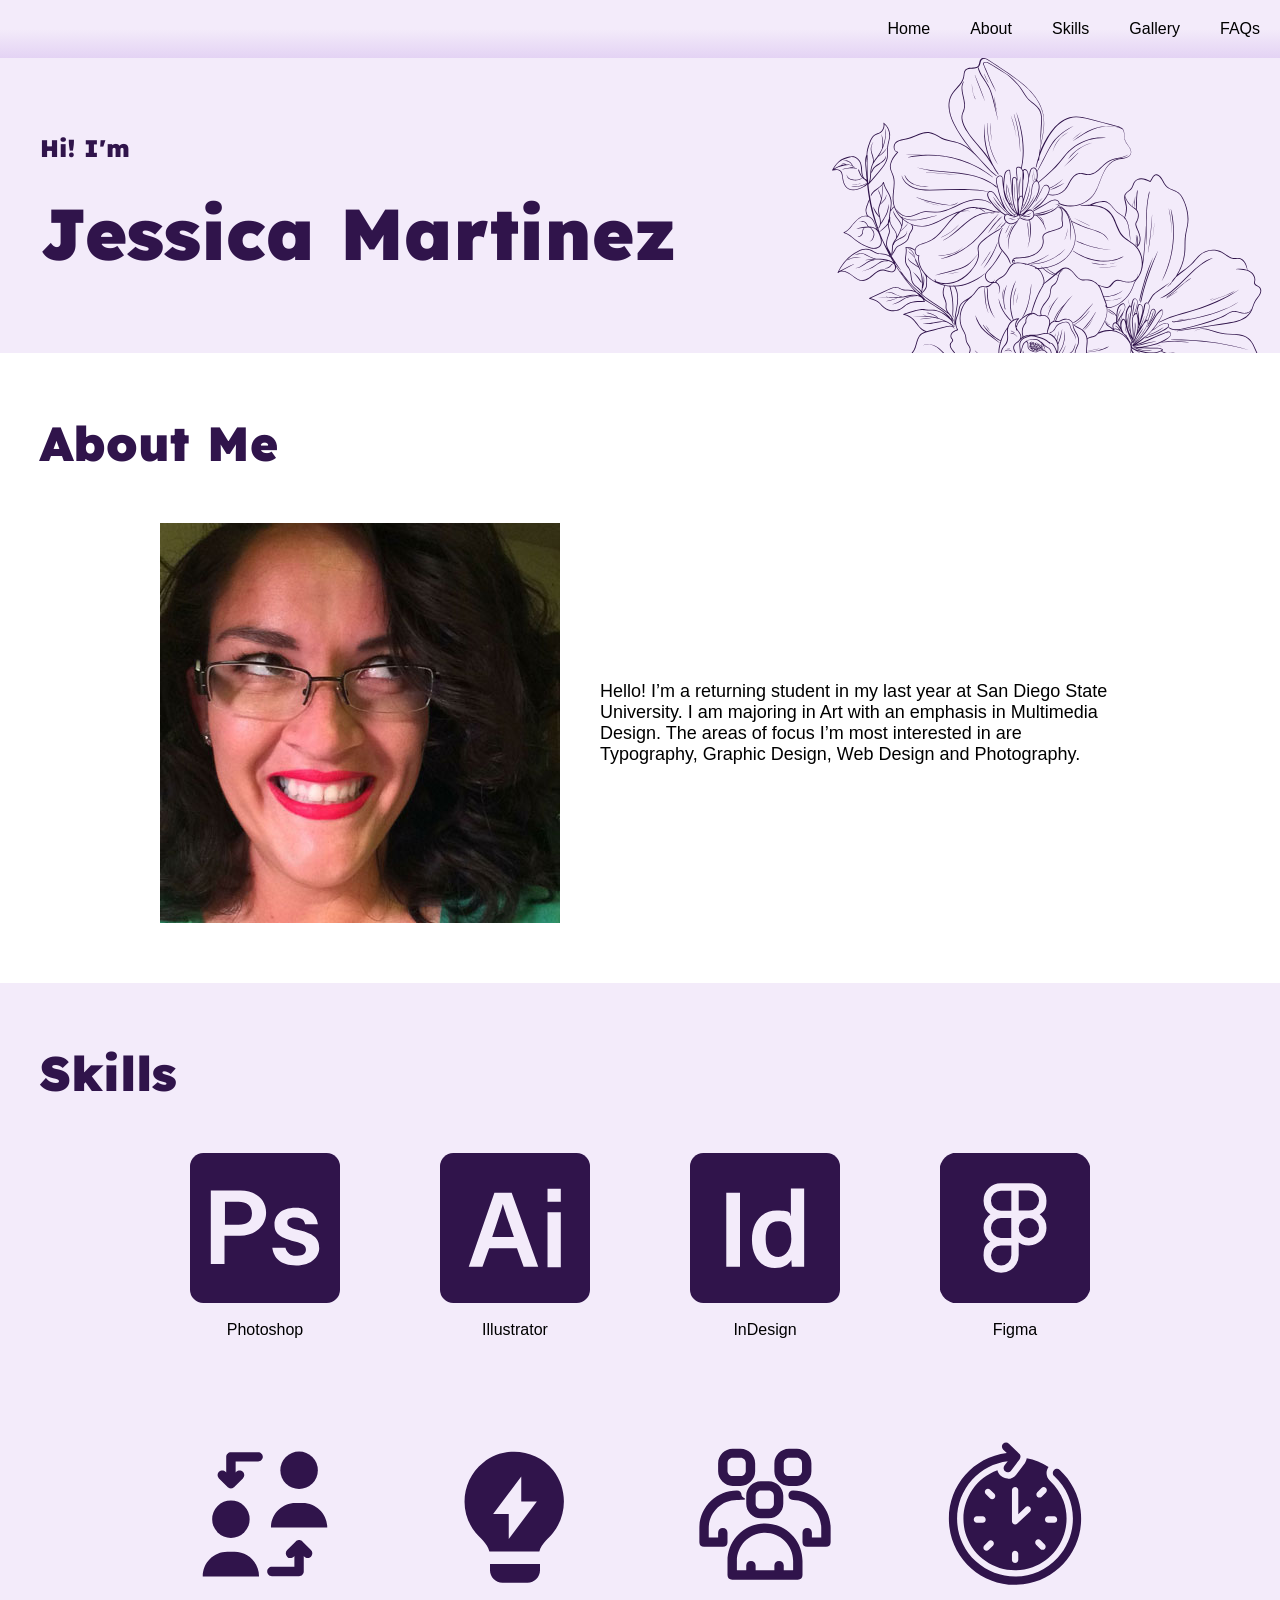
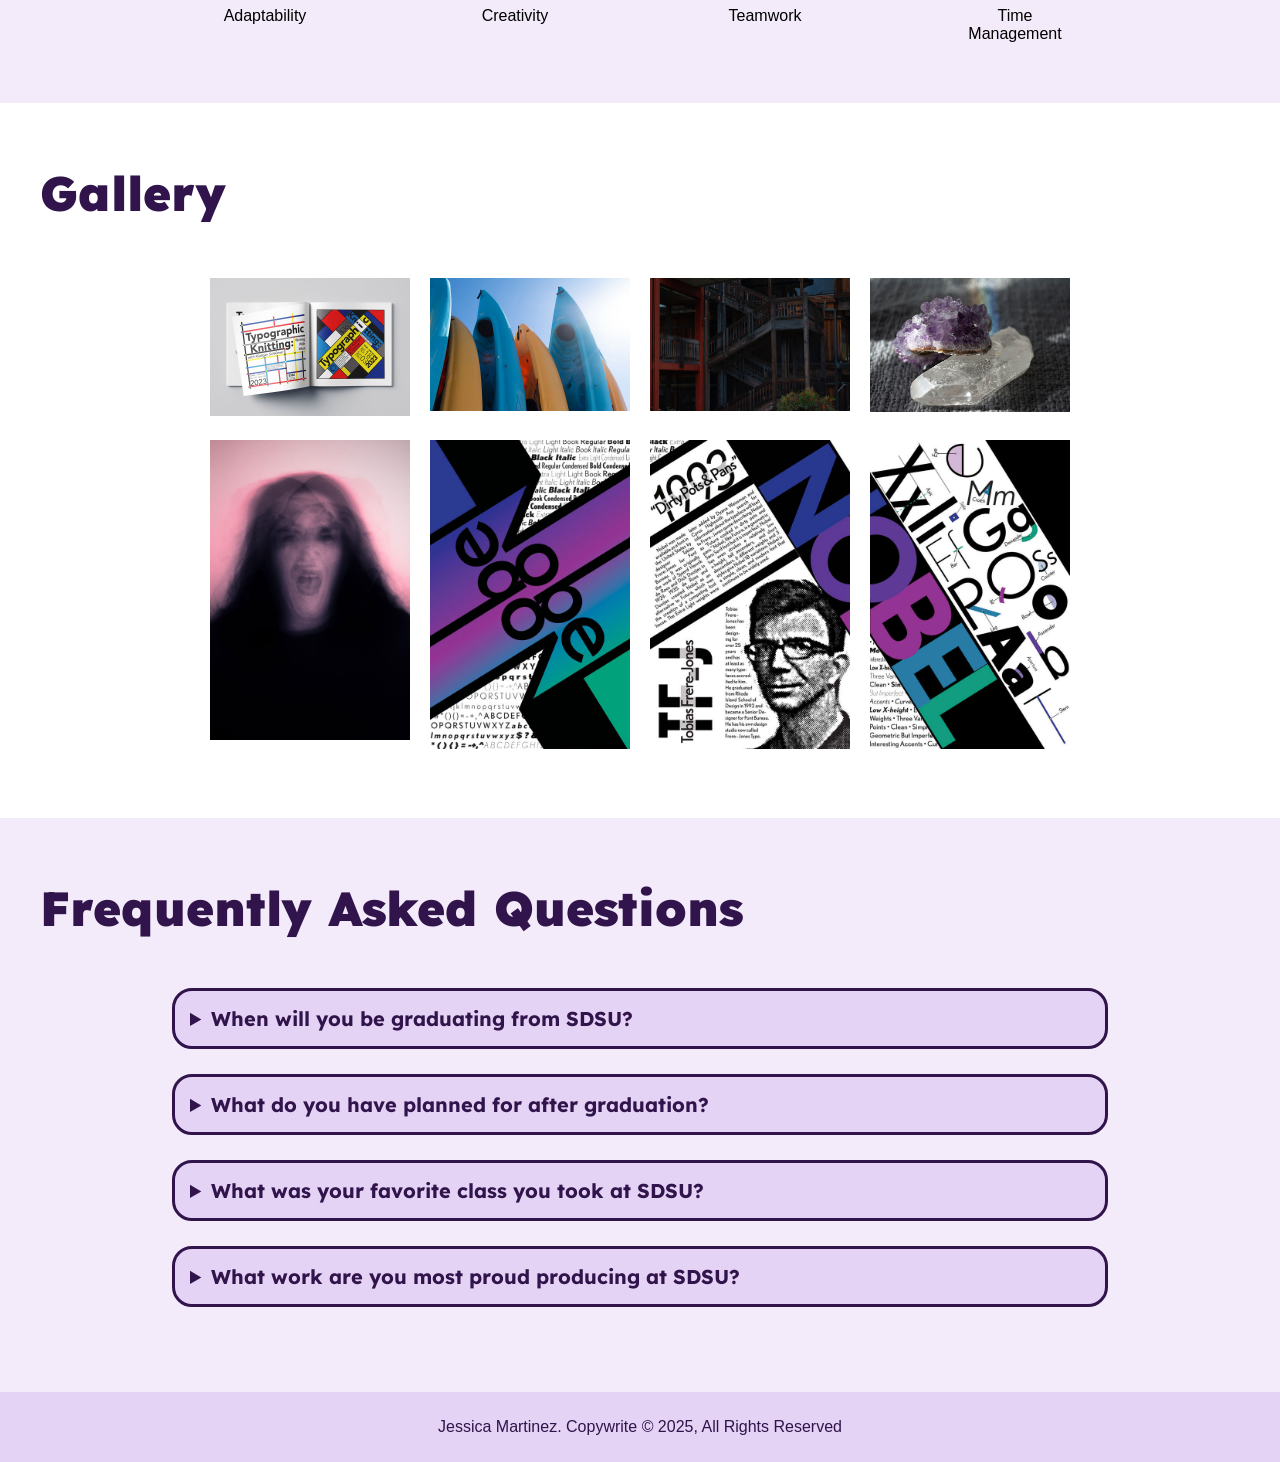
==== index.html @ c962238f "Add files via upload" ====
<!DOCTYPE html>
<html lang="en" >
<head>
  <meta charset="UTF-8">
  <meta name="author" content="Art 444 Student">
  <meta name="viewport" content="width=device-width, initial-scale=1, shrink-to-fit=no">
  <meta http-equiv="refresh" content="150">
  <title>Jessica Martinez</title>
  <link rel="stylesheet" href="css/styles.css">
  <link rel="stylesheet" href="css/responsive.css">
  <link rel="preconnect" href="https://fonts.googleapis.com">
  <link rel="preconnect" href="https://fonts.gstatic.com" crossorigin>
  <link href="https://fonts.googleapis.com/css2?family=Lexend:wght@100..900&display=swap" rel="stylesheet">
</head>
<body>

  <nav>
    <ul>
      <li><a href="#header">Home</a></li>
      <li><a href="#about">About</a></li>
      <li><a href="#skills">Skills</a></li>
      <li><a href="#gallery">Gallery</a></li>
      <li><a href="#FAQs">FAQs</a></li>
  </ul>
  </nav>

  <div class="mobile-menu">
    <div class="dropdown">
    <img src="images/mobile.svg" alt="mobile menu icon" class="hamburger">
      <div class="dropdown-content">
        <a href="#header">Home</a>
        <a href="#about">About</a>
        <a href="#skills">Skills</a>
        <a href="#gallery">Gallery</a>
        <a href="#FAQs">FAQs</a>
      </div>
    </div>
  </div>

<!-- MAIN HEADER --> 
  <section id="header" class="header">
    <div class="container">
      <span class="h3">Hi! I'm</span>
      <h1>Jessica Martinez</h1>
    </div>
  </section>
  
<!-- ABOUT SECTION --> 
<section id="about">
  <div class="about">
    <h2>About Me</h2>
    <div class="about-me">
        <img src="images/me.JPG" alt="Photo of Me" class="me" />
        <p class="me-summary">Hello! I’m a returning student in my last year at San Diego State University. I am majoring in Art with an emphasis in Multimedia Design. The areas of focus I’m most interested in are Typography, Graphic Design, Web Design and Photography.</p>
    </div>
  </div>
</section>

<!-- SKILLS SECTION -->  
<section id="skills">
  <div class="skills">
    <h2>Skills</h2>
      <div class="skills-grid">
        <div class="indv-skills"><img src="images/ps.svg" alt="Photoshop" class="svgs"/><br>Photoshop</div>
        <div class="indv-skills"><img src="images/illus.svg" alt="Illustrator" class="svgs" /><br>Illustrator</div>
        <div class="indv-skills"><img src="images/indesign.svg" alt="InDesign" class="svgs" /><br>InDesign</div>
        <div class="indv-skills"><img src="images/figma.svg" alt="Figma" class="svgs" /><br>Figma</div>
        <div class="indv-skills"><img src="images/adapt.svg" alt="Adaptability" class="svgs" /><br>Adaptability</div>
        <div class="indv-skills"><img src="images/creativity.svg" alt="Creativity" class="svgs" /><br>Creativity</div>
        <div class="indv-skills"><img src="images/team.svg" alt="Teamwork" class="svgs" /><br>Teamwork</div>
        <div class="indv-skills"><img src="images/time.svg" alt="Time Management" class="svgs" /><br>Time<br>Management</div>
      </div>
  </div>
</section>

<!-- GALLERY SECTION -->  
<section id="gallery">
  <div class="gallery">
    <h2>Gallery</h2>
      <div class="slideshow">
        <a target="_blank" href="images/book.jpg"><img src="images/book.jpg" class="jpg" alt="Typography Fundamentals Book"  /></a>
        <a target="_blank" href="images/kayaks.jpg"><img src="images/kayaks.jpg" class="jpg" alt="Kayaks" /></a>
        <a target="_blank" href="images/stairs.jpg"><img src="images/stairs.jpg" class="jpg" alt="Wooden Stairs" /></a>
        <a target="_blank" href="images/crystals.jpg"><img src="images/crystals.jpg" class="jpg" alt="Crystals" /></a>
        <a target="_blank" href="images/Conflict.jpg"><img src="images/Conflict.jpg" class="jpg" alt="Self Conflict" /></a>
        <a target="_blank" href="images/PosterPanel1.jpg"><img src="images/PosterPanel1.jpg" class="jpg" alt="Poster Panel 1" /></a>
        <a target="_blank" href="images/PosterPanel2.jpg"><img src="images/PosterPanel2.jpg" class="jpg" alt="Poster Panel 2" /></a>
        <a target="_blank" href="images/PosterPanel3.jpg"><img src="images/PosterPanel3.jpg" class="jpg" alt="Poster Panel 3" /></a>
      </div>
  </div>
</section>

<!-- FAQ SECTION -->  
<section id="FAQs">
  <div class="FAQs">
    <h2>Frequently Asked Questions</h2>
      <div class="indv-question">
        <details>
        <summary>When will you be graduating from SDSU?</summary>
        <p>I will be graduating after Fall 2025.</p>
       </details>
      </div>
      <div class="indv-question">
        <details>
        <summary>What do you have planned for after graduation?</summary>
        <p>After graduation I plan to look for full-time work in the multimedia or graphic design field while I maintain my current position.</p>
        </details>
      </div>
      <div class="indv-question">
        <details>
        <summary>What was your favorite class you took at SDSU?</summary>
        <p>My favorite class at SDSU was Jewelry and Metals. I was able to learn to create wearable items in a new medium I was initially nervous about. It was a very fun but challenging class. </p>
        </details>
      </div>
      <div class="indv-question">
        <details>
        <summary>What work are you most proud producing at SDSU?</summary>
        <p>I think I’m most proud of the triptych poster I created in Typography. Going into the class I had zero knowledge of typography and learned a lot in a short time.</p>
        </details>
      </div>  
  </div>
</section>

<!-- FOOTER SECTION -->  
<footer>
  <div class="footer">
      <p>Jessica Martinez. Copywrite © 2025, All Rights Reserved</p>
  </div>
</footer>

<script src="js/script.js"></script>
</body>
</html>
---- css/styles.css ----
/* CSS GOES HERE */
nav {
    width: 100%;
    background-image: linear-gradient(#f3ebfa 50%, #E4D3F4 100%);
}
ul {
    list-style-type: none;
    margin: 0;
    padding: 0;
    overflow: hidden;
    display: flex;
    justify-content: flex-end;
}
li a {
    display: block;
    padding: 20px;
    text-decoration: none;
    color: #000;
}
li a:hover{
    background-color: #F3EBFA;
}
.mobile-menu {
    display: none;
    background-image: linear-gradient(#f3ebfa 50%, #E4D3F4 100%);
    padding: 10px 0px 10px 40px;
}
.hamburger {
    width: 40px;
    height: auto;
}
.dropdown {
    position: relative;
    display: inline-block;
}  
.dropdown-content {
    display: none;
    position: absolute;
    background-color: #f3ebfa;
    min-width: 160px;
    box-shadow: 0px 8px 10px 0px rgba(48, 20, 75, .5);
    z-index: 1;
}
.dropdown:hover .dropdown-content {
    display: block;
}
.dropdown-content a {
    color: black;
    padding: 12px 16px;
    text-decoration: none;
    display: block;
}
.slideshow {
    display: grid;
    grid-template-columns: auto auto auto auto ;
    grid-template-rows: auto auto ;
    gap: 10px;
    justify-content: center;
}
.jpg {
    border: 0px solid #ddd;
    padding: 5px;
    width: 200px;
}
.header {
    display: flex;
    height: auto;
    align-items: flex-start;
    background-image: url(../images/floral.svg);
    background-size: 35%;
    background-position: right top;
    background-repeat: no-repeat;
}
.about-me {
    display: flex;
    justify-content: center;
    align-items: center;
    align-content: center;
    /* width: 100%; */
    max-width: 960px;
    gap: 40px;
    font-size: 18px;
    margin-left: auto;
    margin-right: auto;
}
html {
    scroll-behavior: smooth;
    font-family: Futura, Helvetica, sans-serif;
}
body {
    margin: 0;
	padding: 0;
	border: 0;
	font-size: 100%;
	font: inherit;
	vertical-align: baseline;
}
section {
    width: 100%;
    height: auto;
}
section:nth-child(odd) {
    background-color: #f3ebfa;
}
.container {
    width: 100%;
    max-width: 960px;
    text-align: left;
    padding: 75px 40px 75px 40px;
}
.about, .skills, .gallery {
    padding: 60px 40px 60px 40px;
}
.FAQs {
    /* max-width: 960px; */
    text-align: left;
    padding: 60px 40px 60px 40px;
}
.indv-question {
    border-radius: 20px;
    border: 3px solid #30144B;
    background: #E4D3F4;
    max-width: 75%;
    padding: 15px;
    margin-bottom: 25px;
    font-size: 18px;
    margin-left: auto;
    margin-right: auto;
}
summary {
    font-size: 20px;
    font-family: "Lexend", Futura, Helvetica, sans-serif;
    font-optical-sizing: auto;
    font-weight: 700;
    font-style: normal;
    color: #30144B;
    margin: 0px;
}
h1 {
    font-size: 72px;
    font-family: "Lexend", Futura, Helvetica, sans-serif;
    font-optical-sizing: auto;
    font-weight: 900;
    font-style: normal;
    color: #30144B;
    margin: 0px;
    margin-top: 25px;
}
h2 {
    font-size: 48px;
    font-family: "Lexend", Futura, Helvetica, sans-serif;
    font-optical-sizing: auto;
    font-weight: 900;
    font-style: normal;
    color: #30144B;
    margin: 0px;
    margin-bottom: 50px;
}
.h3 {
    font-size: 24px;
    font-family: "Lexend", Futura, Helvetica, sans-serif;
    font-optical-sizing: auto;
    font-weight: 900;
    font-style: normal;
    color: #30144B;
    margin: 0px;
}
/* .about, .gallery {
    background-image: url(../images/floraltitle.svg);
    background-repeat: no-repeat;
    background-size: 350px auto;
    background-position: 40px 30px;
} */
footer {
    background-color: #E4D3F4;
    color: #30144B;
    padding: 10px;
    text-align: center;
    margin: 0px;
}
.skills-grid {
    display: grid;
    grid-template-columns: auto auto auto auto ;
    grid-template-rows: auto auto ;
    gap: 100px;
    justify-content: center;
}
.indv-skills{
    display: flex;
    flex-direction: column;
    column-gap: 10px;
    text-align: center;
}
.svgs{
    width: 150px;
    height: auto;
    fill: #30144B;
}
---- css/responsive.css ----
/* TABLET VIEW */
@media only screen and (max-width:992px) {
    nav {
        display: none;
    }
    .mobile-menu {
        display: block;
    }
    .about-me {
        display: flex;
        flex-direction: column;
        justify-content: center;
        align-items: center;
        gap: 30px;
        font-size: 18px;
    }
    .me-summary {
        max-width: 80%;
    }
    .slideshow {
        display: grid;
        grid-template-columns: auto auto;
        grid-template-rows: auto auto auto auto;
        gap: 10px;
        justify-content: center;
    }
    .skills-grid {
        display: grid;
        grid-template-columns: auto auto ;
        grid-template-rows: auto auto auto auto ;
        gap: 100px;
        justify-content: center;
        align-items: center;
        align-content: center;
    }
    .header {
        display: flex;
        height: auto;
        align-items: flex-start;
        background-image: url(../images/floral.svg);
        background-size: 55%;
        background-position: right top;
        background-repeat: no-repeat;
    }
    .indv-question {
        margin-left: auto;
        margin-right: auto;
    }
    .details {
        font-size: 16px;
    }
    h1 {
        font-size: 48px;
        font-family: "Lexend", Futura, Helvetica, sans-serif;
        font-optical-sizing: auto;
        font-weight: 900;
        font-style: normal;
        color: #30144B;
        margin: 0px;
        margin-top: 25px;
    }
    h2 {
        font-size: 32px;
        font-family: "Lexend", Futura, Helvetica, sans-serif;
        font-optical-sizing: auto;
        font-weight: 900;
        font-style: normal;
        color: #30144B;
        margin: 0px;
        margin-bottom: 50px;
    }
    .h3 {
        font-size: 18px;
        font-family: "Lexend", Futura, Helvetica, sans-serif;
        font-optical-sizing: auto;
        font-weight: 900;
        font-style: normal;
        color: #30144B;
        margin: 0px;
    }
    summary {
        font-size: 16px;
        font-family: "Lexend", Futura, Helvetica, sans-serif;
        font-optical-sizing: auto;
        font-weight: 700;
        font-style: normal;
        color: #30144B;
        margin: 0px;
    }
    p {
        font-size: .8em;
    }
}


/* MOBILE VIEW */
@media only screen and (max-width: 478px) {
    nav {
        display: none;
    }
    .about-me {
        display: flex;
        flex-direction: column;
        justify-content: center;
        align-items: center;
        gap: 30px;
        font-size: 16px;
    }
    .me-summary {
        max-width: 80%;
    }
    .me {
        width: 80%;
        height: auto;
    }
    .slideshow {
        display: flex;
        flex-direction: column;
        gap: 20px;
        justify-content: center;
        align-items: center;
        align-content: center;
    }
    .skills-grid {
        display: flex;
        flex-direction: column;
        justify-content: center;
        gap: 50px;
        justify-content: center;
        align-items: center;
        align-content: center;
    }
    .svgs{
        width: 150px;
        height: auto;
        fill: #30144B;
    }
    h1 {
        font-size: 48px;
        font-family: "Lexend", Futura, Helvetica, sans-serif;
        font-optical-sizing: auto;
        font-weight: 900;
        font-style: normal;
        color: #30144B;
        margin: 0px;
        margin-top: 25px;
    }
    h2 {
        font-size: 32px;
        font-family: "Lexend", Futura, Helvetica, sans-serif;
        font-optical-sizing: auto;
        font-weight: 900;
        font-style: normal;
        color: #30144B;
        margin: 0px;
        margin-bottom: 50px;
    }
    .h3 {
        font-size: 18px;
        font-family: "Lexend", Futura, Helvetica, sans-serif;
        font-optical-sizing: auto;
        font-weight: 900;
        font-style: normal;
        color: #30144B;
        margin: 0px;
    }
    summary {
        font-size: 16px;
        font-family: "Lexend", Futura, Helvetica, sans-serif;
        font-optical-sizing: auto;
        font-weight: 700;
        font-style: normal;
        color: #30144B;
        margin: 0px;
    }
    p {
        font-size: .8em;
    }
}
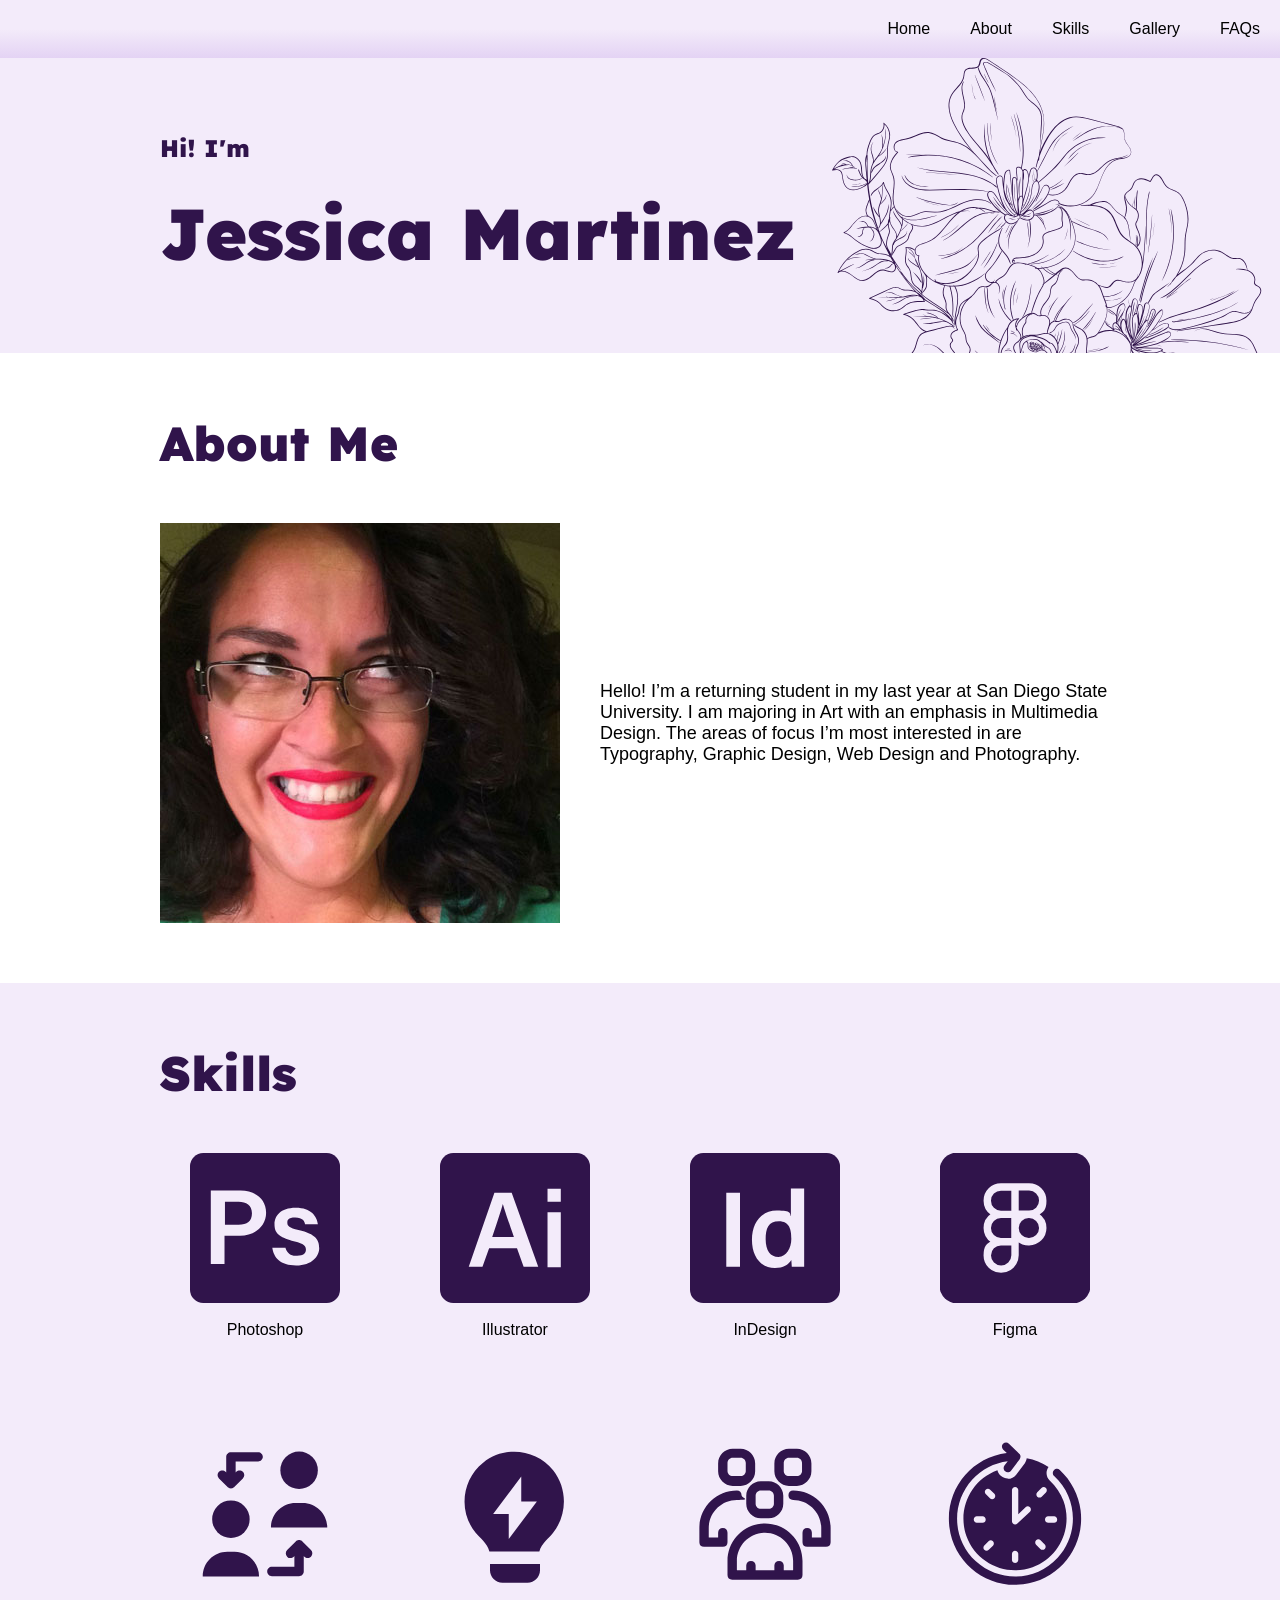
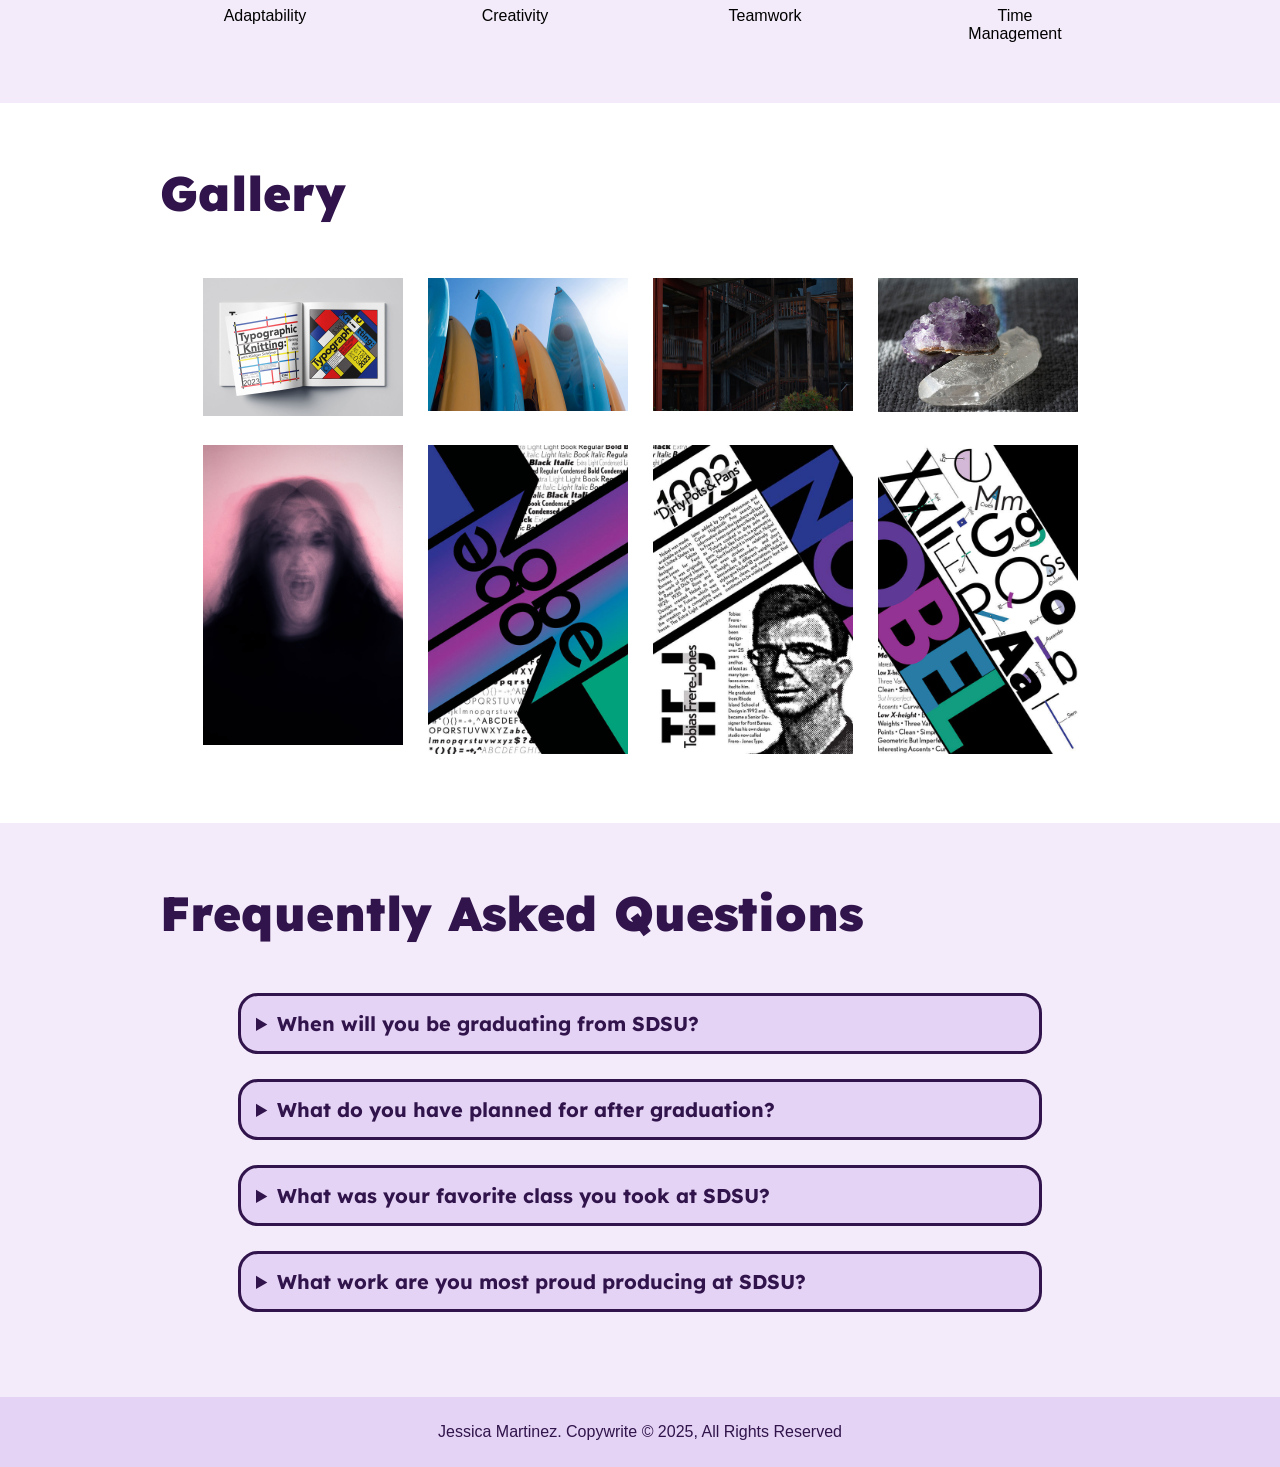
==== commit 6b798779: "Add files via upload" ====
--- a/index.html
+++ b/index.html
@@ -4,7 +4,6 @@
   <meta charset="UTF-8">
   <meta name="author" content="Art 444 Student">
   <meta name="viewport" content="width=device-width, initial-scale=1, shrink-to-fit=no">
-  <meta http-equiv="refresh" content="150">
   <title>Jessica Martinez</title>
   <link rel="stylesheet" href="css/styles.css">
   <link rel="stylesheet" href="css/responsive.css">
@@ -13,7 +12,6 @@
   <link href="https://fonts.googleapis.com/css2?family=Lexend:wght@100..900&display=swap" rel="stylesheet">
 </head>
 <body>
-
   <nav>
     <ul>
       <li><a href="#header">Home</a></li>
@@ -23,7 +21,6 @@
       <li><a href="#FAQs">FAQs</a></li>
   </ul>
   </nav>
-
   <div class="mobile-menu">
     <div class="dropdown">
     <img src="images/mobile.svg" alt="mobile menu icon" class="hamburger">
@@ -36,7 +33,6 @@
       </div>
     </div>
   </div>
-
 <!-- MAIN HEADER --> 
   <section id="header" class="header">
     <div class="container">
@@ -48,7 +44,7 @@
 <!-- ABOUT SECTION --> 
 <section id="about">
   <div class="about">
-    <h2>About Me</h2>
+    <div class="section-title"><h2>About Me</h2></div>
     <div class="about-me">
         <img src="images/me.JPG" alt="Photo of Me" class="me" />
         <p class="me-summary">Hello! I’m a returning student in my last year at San Diego State University. I am majoring in Art with an emphasis in Multimedia Design. The areas of focus I’m most interested in are Typography, Graphic Design, Web Design and Photography.</p>
@@ -59,7 +55,7 @@
 <!-- SKILLS SECTION -->  
 <section id="skills">
   <div class="skills">
-    <h2>Skills</h2>
+    <div class="section-title"><h2>Skills</h2></div>
       <div class="skills-grid">
         <div class="indv-skills"><img src="images/ps.svg" alt="Photoshop" class="svgs"/><br>Photoshop</div>
         <div class="indv-skills"><img src="images/illus.svg" alt="Illustrator" class="svgs" /><br>Illustrator</div>
@@ -76,7 +72,7 @@
 <!-- GALLERY SECTION -->  
 <section id="gallery">
   <div class="gallery">
-    <h2>Gallery</h2>
+    <div class="section-title"><h2>Gallery</h2></div>
       <div class="slideshow">
         <a target="_blank" href="images/book.jpg"><img src="images/book.jpg" class="jpg" alt="Typography Fundamentals Book"  /></a>
         <a target="_blank" href="images/kayaks.jpg"><img src="images/kayaks.jpg" class="jpg" alt="Kayaks" /></a>
@@ -93,7 +89,7 @@
 <!-- FAQ SECTION -->  
 <section id="FAQs">
   <div class="FAQs">
-    <h2>Frequently Asked Questions</h2>
+    <div class="section-title"><h2>Frequently Asked Questions</h2></div>
       <div class="indv-question">
         <details>
         <summary>When will you be graduating from SDSU?</summary>
--- a/css/styles.css
+++ b/css/styles.css
@@ -50,38 +50,8 @@
     text-decoration: none;
     display: block;
 }
-.slideshow {
-    display: grid;
-    grid-template-columns: auto auto auto auto ;
-    grid-template-rows: auto auto ;
-    gap: 10px;
-    justify-content: center;
-}
-.jpg {
-    border: 0px solid #ddd;
-    padding: 5px;
-    width: 200px;
-}
-.header {
-    display: flex;
-    height: auto;
-    align-items: flex-start;
-    background-image: url(../images/floral.svg);
-    background-size: 35%;
-    background-position: right top;
-    background-repeat: no-repeat;
-}
-.about-me {
-    display: flex;
-    justify-content: center;
-    align-items: center;
-    align-content: center;
-    /* width: 100%; */
-    max-width: 960px;
-    gap: 40px;
-    font-size: 18px;
-    margin-left: auto;
-    margin-right: auto;
+a:hover {
+    cursor: e-resize;
 }
 html {
     scroll-behavior: smooth;
@@ -102,40 +72,105 @@
 section:nth-child(odd) {
     background-color: #f3ebfa;
 }
+.about, .skills, .gallery {
+    padding: 60px 0px 60px 0px;
+    display: flex;
+    flex-direction: column;
+}
+.section-title {
+    width: 100%;
+    max-width: 960px;
+    margin: 0px auto;
+}
+.header {
+    display: flex;
+    height: auto;
+    align-items: flex-start;
+    background-image: url(../images/floral.svg);
+    background-size: 35%;
+    background-position: right top;
+    background-repeat: no-repeat;
+    width: 100%;
+    text-align: left;
+    padding: 75px 0px 75px 0px;
+}
 .container {
     width: 100%;
     max-width: 960px;
-    text-align: left;
-    padding: 75px 40px 75px 40px;
-}
-.about, .skills, .gallery {
-    padding: 60px 40px 60px 40px;
+    margin: 0px auto;
+}
+.about-me {
+    display: flex;
+    justify-content: center;
+    align-items: center;
+    align-content: center;
+    width: 100%;
+    max-width: 960px;
+    gap: 40px;
+    font-size: 18px;
+    margin-left: auto;
+    margin-right: auto;
+}
+summary {
+    font-size: 20px;
+    font-family: "Lexend", Futura, Helvetica, sans-serif;
+    font-optical-sizing: auto;
+    font-weight: 700;
+    font-style: normal;
+    color: #30144B;
+    margin: 0px;
+}
+.skills-grid {
+    display: grid;
+    grid-template-columns: auto auto auto auto ;
+    grid-template-rows: auto auto ;
+    gap: 100px;
+    justify-content: center;
+}
+.indv-skills{
+    display: flex;
+    flex-direction: column;
+    column-gap: 10px;
+    text-align: center;
+}
+.svgs{
+    width: 150px;
+    height: auto;
+    fill: #30144B;
+}
+.slideshow {
+    display: grid;
+    grid-template-columns: auto auto auto auto ;
+    grid-template-rows: auto auto ;
+    gap: 15px;
+    justify-content: center;
+}
+.jpg {
+    border: 0px solid #ddd;
+    padding: 5px;
+    width: 200px;
 }
 .FAQs {
-    /* max-width: 960px; */
-    text-align: left;
-    padding: 60px 40px 60px 40px;
+    width: 100%;
+    max-width: 960px;
+    padding: 60px 0px 60px 0px;
+    justify-content: center;
+    align-items: center;
+    align-content: center;
+    margin-left: auto;
+    margin-right: auto;
 }
 .indv-question {
     border-radius: 20px;
     border: 3px solid #30144B;
     background: #E4D3F4;
-    max-width: 75%;
+    max-width: 80%;
     padding: 15px;
     margin-bottom: 25px;
     font-size: 18px;
     margin-left: auto;
     margin-right: auto;
 }
-summary {
-    font-size: 20px;
-    font-family: "Lexend", Futura, Helvetica, sans-serif;
-    font-optical-sizing: auto;
-    font-weight: 700;
-    font-style: normal;
-    color: #30144B;
-    margin: 0px;
-}
 h1 {
     font-size: 72px;
     font-family: "Lexend", Futura, Helvetica, sans-serif;
@@ -163,6 +198,17 @@
     font-weight: 900;
     font-style: normal;
     color: #30144B;
+    margin: 0px;
+    padding: 0px;
+    /* max-width: 200px;
+    animation-name: greeting;
+    animation-duration: 2s; */
+}
+footer {
+    background-color: #E4D3F4;
+    color: #30144B;
+    padding: 10px;
+    text-align: center;
     margin: 0px;
 }
 /* .about, .gallery {
@@ -171,28 +217,13 @@
     background-size: 350px auto;
     background-position: 40px 30px;
 } */
-footer {
-    background-color: #E4D3F4;
-    color: #30144B;
-    padding: 10px;
-    text-align: center;
-    margin: 0px;
-}
-.skills-grid {
-    display: grid;
-    grid-template-columns: auto auto auto auto ;
-    grid-template-rows: auto auto ;
-    gap: 100px;
-    justify-content: center;
-}
-.indv-skills{
-    display: flex;
-    flex-direction: column;
-    column-gap: 10px;
-    text-align: center;
-}
-.svgs{
-    width: 150px;
-    height: auto;
-    fill: #30144B;
-}
+/* @keyframes greeting {
+    0% {transform: scale(1,1);}
+    50% {transform: scale(2,2);}
+    100% {transform: scale(1,1);}
+} */
+/* @keyframes greeting {
+    0% {font-size: 24px;}
+    50% {font-size: 48px;}
+    100% {font-size: 24px;}
+} */
--- a/css/responsive.css
+++ b/css/responsive.css
@@ -5,6 +5,8 @@
     }
     .mobile-menu {
         display: block;
+        font-family: "Lexend", Futura, Helvetica, sans-serif;
+        font-weight: 500;
     }
     .about-me {
         display: flex;
@@ -38,9 +40,21 @@
         height: auto;
         align-items: flex-start;
         background-image: url(../images/floral.svg);
-        background-size: 55%;
+        background-size: 40%;
         background-position: right top;
         background-repeat: no-repeat;
+        width: 100%;
+        text-align: left;
+    }
+    .container {
+        width: 100%;
+        max-width: 80%;
+        margin: 0px auto;
+    }
+    .section-title {
+        width: 100%;
+        max-width: 80%;
+        margin: 0px auto;
     }
     .indv-question {
         margin-left: auto;
@@ -48,6 +62,17 @@
     }
     .details {
         font-size: 16px;
+    }
+    .indv-question {
+        border-radius: 20px;
+        border: 3px solid #30144B;
+        background: #E4D3F4;
+        max-width: 70%;
+        padding: 15px;
+        margin-bottom: 25px;
+        font-size: 18px;
+        margin-left: auto;
+        margin-right: auto;
     }
     h1 {
         font-size: 48px;
@@ -98,6 +123,27 @@
     nav {
         display: none;
     }
+    .header {
+        display: flex;
+        height: auto;
+        align-items: flex-start;
+        background-image: url(../images/floral.svg);
+        background-size: 55%;
+        background-position: right top;
+        background-repeat: no-repeat;
+        width: 100%;
+        text-align: left;
+    }
+    .container {
+        width: 100%;
+        max-width: 80%;
+        margin: 0px auto;
+    }
+    .section-title {
+        width: 100%;
+        max-width: 80%;
+        margin: 0px auto;
+    }
     .about-me {
         display: flex;
         flex-direction: column;
@@ -131,7 +177,7 @@
         align-content: center;
     }
     .svgs{
-        width: 150px;
+        width: 100px;
         height: auto;
         fill: #30144B;
     }
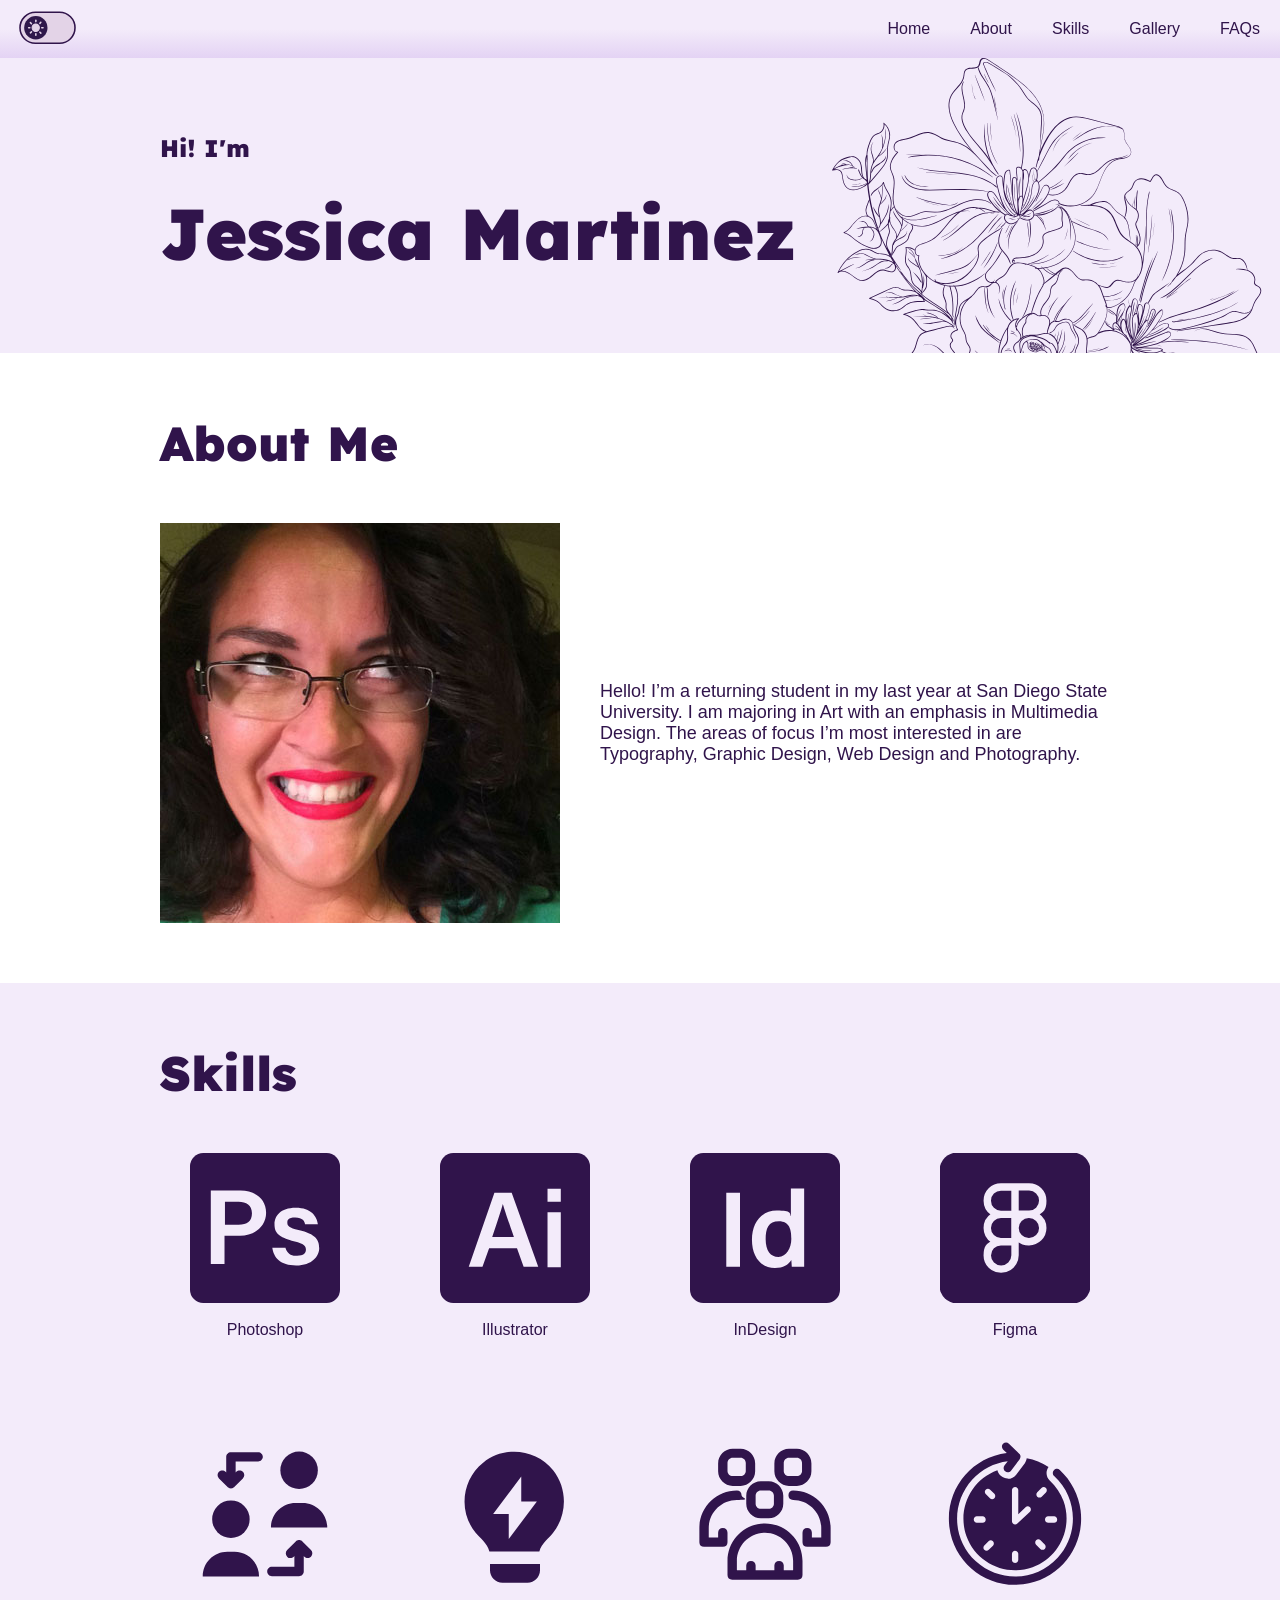
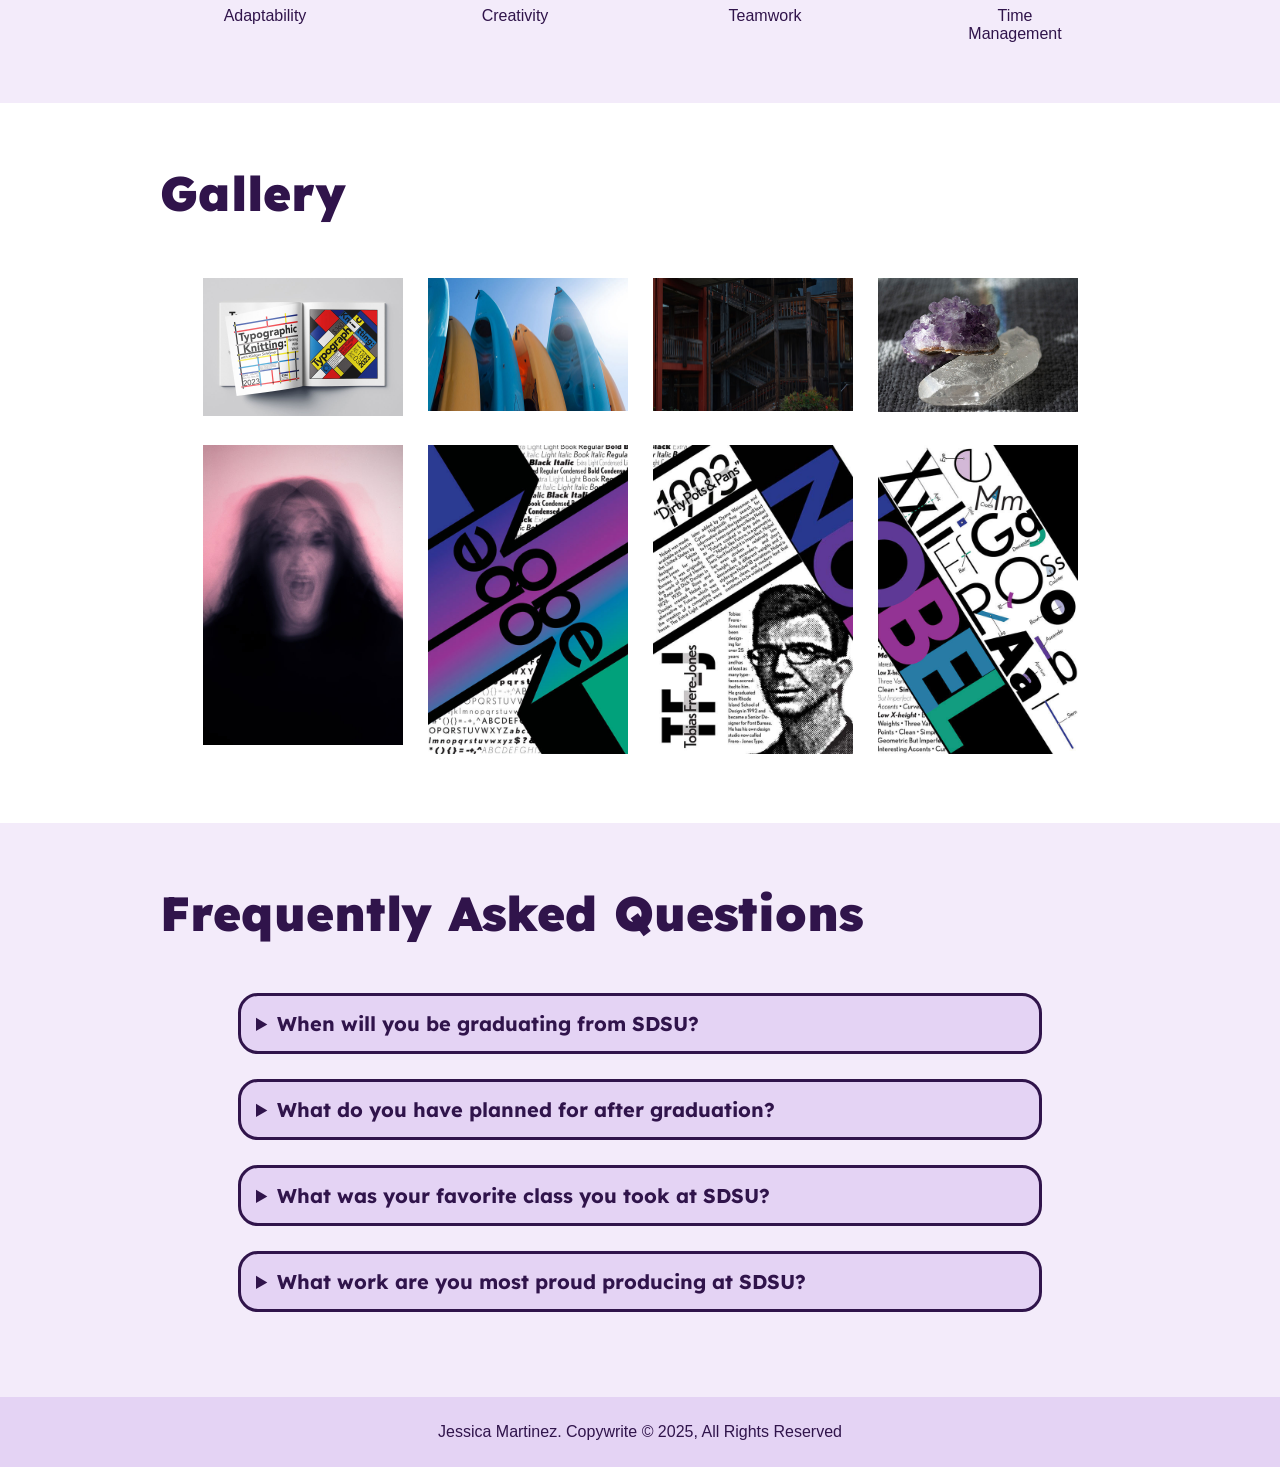
==== commit 59d1ea9e: "Add files via upload" ====
--- a/index.html
+++ b/index.html
@@ -12,27 +12,17 @@
   <link href="https://fonts.googleapis.com/css2?family=Lexend:wght@100..900&display=swap" rel="stylesheet">
 </head>
 <body>
-  <nav>
-    <ul>
-      <li><a href="#header">Home</a></li>
-      <li><a href="#about">About</a></li>
-      <li><a href="#skills">Skills</a></li>
-      <li><a href="#gallery">Gallery</a></li>
-      <li><a href="#FAQs">FAQs</a></li>
-  </ul>
+  <div class="mobile-menu">
+    <img src="images/mobile.svg" onclick="revealMenu()" alt="mobile menu icon" class="hamburger" id="hamburger">
+  </div>
+  <div id="darkmodebutton" class="darkmodebutton" onclick="darkMode()"></div>
+  <nav id="nav" class="dropdown-content">
+    <a href="#header" onclick="closeMenu()" class="linkstyling">Home</a>
+    <a href="#about" onclick="closeMenu()" class="linkstyling">About</a>
+    <a href="#skills" onclick="closeMenu()" class="linkstyling">Skills</a>
+    <a href="#gallery" onclick="closeMenu()" class="linkstyling">Gallery</a>
+    <a href="#FAQs" onclick="closeMenu()" class="linkstyling">FAQs</a>
   </nav>
-  <div class="mobile-menu">
-    <div class="dropdown">
-    <img src="images/mobile.svg" alt="mobile menu icon" class="hamburger">
-      <div class="dropdown-content">
-        <a href="#header">Home</a>
-        <a href="#about">About</a>
-        <a href="#skills">Skills</a>
-        <a href="#gallery">Gallery</a>
-        <a href="#FAQs">FAQs</a>
-      </div>
-    </div>
-  </div>
 <!-- MAIN HEADER --> 
   <section id="header" class="header">
     <div class="container">
@@ -53,19 +43,29 @@
 </section>
 
 <!-- SKILLS SECTION -->  
-<section id="skills">
+<section id="skills" class="myskills">
   <div class="skills">
     <div class="section-title"><h2>Skills</h2></div>
       <div class="skills-grid">
-        <div class="indv-skills"><img src="images/ps.svg" alt="Photoshop" class="svgs"/><br>Photoshop</div>
-        <div class="indv-skills"><img src="images/illus.svg" alt="Illustrator" class="svgs" /><br>Illustrator</div>
-        <div class="indv-skills"><img src="images/indesign.svg" alt="InDesign" class="svgs" /><br>InDesign</div>
-        <div class="indv-skills"><img src="images/figma.svg" alt="Figma" class="svgs" /><br>Figma</div>
-        <div class="indv-skills"><img src="images/adapt.svg" alt="Adaptability" class="svgs" /><br>Adaptability</div>
-        <div class="indv-skills"><img src="images/creativity.svg" alt="Creativity" class="svgs" /><br>Creativity</div>
-        <div class="indv-skills"><img src="images/team.svg" alt="Teamwork" class="svgs" /><br>Teamwork</div>
-        <div class="indv-skills"><img src="images/time.svg" alt="Time Management" class="svgs" /><br>Time<br>Management</div>
+        <div class="indv-skills"><img src="images/ps.svg" alt="Photoshop" class="svgs" id="ps-svg"/><br>Photoshop</div>
+        <div class="indv-skills"><img src="images/illus.svg" alt="Illustrator" class="svgs" id="illus-svg" /><br>Illustrator</div>
+        <div class="indv-skills"><img src="images/indesign.svg" alt="InDesign" class="svgs" id="indesign-svg" /><br>InDesign</div>
+        <div class="indv-skills"><img src="images/figma.svg" alt="Figma" class="svgs" id="figma-svg" /><br>Figma</div>
+        <div class="indv-skills"><img src="images/adapt.svg" alt="Adaptability" class="svgs" id="adapt-svg" /><br>Adaptability</div>
+        <div class="indv-skills"><img src="images/creativity.svg" alt="Creativity" class="svgs" id="creativity-svg" /><br>Creativity</div>
+        <div class="indv-skills"><img src="images/team.svg" alt="Teamwork" class="svgs" id="team-svg" /><br>Teamwork</div>
+        <div class="indv-skills"><img src="images/time.svg" alt="Time Management" class="svgs" id="time-svg" /><br>Time<br>Management</div>
       </div>
+      <!-- <div class="skills-grid-dark">
+        <div class="indv-skills"><img src="images/psdark.svg" alt="Photoshop" class="svgs"/><br>Photoshop</div>
+        <div class="indv-skills"><img src="images/illusdark.svg" alt="Illustrator" class="svgs" /><br>Illustrator</div>
+        <div class="indv-skills"><img src="images/indesigndark.svg" alt="InDesign" class="svgs" /><br>InDesign</div>
+        <div class="indv-skills"><img src="images/figmadark.svg" alt="Figma" class="svgs" /><br>Figma</div>
+        <div class="indv-skills"><img src="images/adaptdark.svg" alt="Adaptability" class="svgs" /><br>Adaptability</div>
+        <div class="indv-skills"><img src="images/creativitydark.svg" alt="Creativity" class="svgs" /><br>Creativity</div>
+        <div class="indv-skills"><img src="images/teamdark.svg" alt="Teamwork" class="svgs" /><br>Teamwork</div>
+        <div class="indv-skills"><img src="images/timedark.svg" alt="Time Management" class="svgs" /><br>Time<br>Management</div>
+      </div> -->
   </div>
 </section>
 
@@ -87,8 +87,8 @@
 </section>
 
 <!-- FAQ SECTION -->  
-<section id="FAQs">
-  <div class="FAQs">
+<section id="FAQs" class="FAQs">
+  <div class="questions">
     <div class="section-title"><h2>Frequently Asked Questions</h2></div>
       <div class="indv-question">
         <details>
@@ -116,14 +116,13 @@
       </div>  
   </div>
 </section>
-
+<!-- <img src="images/scrolltop.svg" onclick="topFunction()" id="topbutton" /> -->
 <!-- FOOTER SECTION -->  
 <footer>
   <div class="footer">
       <p>Jessica Martinez. Copywrite © 2025, All Rights Reserved</p>
   </div>
 </footer>
-
 <script src="js/script.js"></script>
 </body>
 </html>
--- a/css/styles.css
+++ b/css/styles.css
@@ -3,7 +3,10 @@
     width: 100%;
     background-image: linear-gradient(#f3ebfa 50%, #E4D3F4 100%);
 }
-ul {
+.linkstyling {
+    color: #30144B;
+}
+#nav {
     list-style-type: none;
     margin: 0;
     padding: 0;
@@ -11,44 +14,38 @@
     display: flex;
     justify-content: flex-end;
 }
-li a {
+#nav a {
     display: block;
     padding: 20px;
     text-decoration: none;
-    color: #000;
-}
-li a:hover{
+}
+/* #nav a:hover{
     background-color: #F3EBFA;
-}
+} */
 .mobile-menu {
     display: none;
-    background-image: linear-gradient(#f3ebfa 50%, #E4D3F4 100%);
-    padding: 10px 0px 10px 40px;
+    position: relative;
+    z-index: 999;
+    min-height: 35px;
+}
+.darkmodebutton {
+    width: 75px;
+    height: 54.5814px;
+    position: absolute;
+    top: -10px;
+    left: 10px;
+    background-image: url(../images/lightbutton.svg);
+    background-repeat: no-repeat;
+    background-size: cover;
+    z-index: 9999;
 }
 .hamburger {
-    width: 40px;
-    height: auto;
-}
-.dropdown {
-    position: relative;
-    display: inline-block;
-}  
-.dropdown-content {
-    display: none;
-    position: absolute;
-    background-color: #f3ebfa;
-    min-width: 160px;
-    box-shadow: 0px 8px 10px 0px rgba(48, 20, 75, .5);
-    z-index: 1;
-}
-.dropdown:hover .dropdown-content {
-    display: block;
-}
-.dropdown-content a {
-    color: black;
-    padding: 12px 16px;
-    text-decoration: none;
-    display: block;
+    height: 29.5px;
+    float: right;
+    margin-right: 10px;
+}
+a {
+    color: #30144B;
 }
 a:hover {
     cursor: e-resize;
@@ -61,6 +58,7 @@
     margin: 0;
 	padding: 0;
 	border: 0;
+    color: #30144B;
 	font-size: 100%;
 	font: inherit;
 	vertical-align: baseline;
@@ -69,14 +67,20 @@
     width: 100%;
     height: auto;
 }
-section:nth-child(odd) {
-    background-color: #f3ebfa;
-}
+/* section:nth-child(even) {
+    background-color: #f3ebfa;
+} */
 .about, .skills, .gallery {
     padding: 60px 0px 60px 0px;
     display: flex;
     flex-direction: column;
 }
+.myskills {
+    background-color: #f3ebfa;
+}
+.FAQs {
+    background-color: #f3ebfa;
+}
 .section-title {
     width: 100%;
     max-width: 960px;
@@ -86,6 +90,7 @@
     display: flex;
     height: auto;
     align-items: flex-start;
+    background-color: #f3ebfa;
     background-image: url(../images/floral.svg);
     background-size: 35%;
     background-position: right top;
@@ -117,7 +122,6 @@
     font-optical-sizing: auto;
     font-weight: 700;
     font-style: normal;
-    color: #30144B;
     margin: 0px;
 }
 .skills-grid {
@@ -136,7 +140,7 @@
 .svgs{
     width: 150px;
     height: auto;
-    fill: #30144B;
+    /* fill: #30144B; */
 }
 .slideshow {
     display: grid;
@@ -150,7 +154,7 @@
     padding: 5px;
     width: 200px;
 }
-.FAQs {
+.questions {
     width: 100%;
     max-width: 960px;
     padding: 60px 0px 60px 0px;
@@ -177,7 +181,6 @@
     font-optical-sizing: auto;
     font-weight: 900;
     font-style: normal;
-    color: #30144B;
     margin: 0px;
     margin-top: 25px;
 }
@@ -187,7 +190,6 @@
     font-optical-sizing: auto;
     font-weight: 900;
     font-style: normal;
-    color: #30144B;
     margin: 0px;
     margin-bottom: 50px;
 }
@@ -197,13 +199,18 @@
     font-optical-sizing: auto;
     font-weight: 900;
     font-style: normal;
-    color: #30144B;
     margin: 0px;
     padding: 0px;
-    /* max-width: 200px;
-    animation-name: greeting;
-    animation-duration: 2s; */
-}
+}
+/* #topbutton {
+    display: none; 
+    position: fixed; 
+    height: 50px;
+    width: auto;
+    bottom: 20px; 
+    right: 30px; 
+    z-index: 99; 
+  }   */
 footer {
     background-color: #E4D3F4;
     color: #30144B;
@@ -211,19 +218,39 @@
     text-align: center;
     margin: 0px;
 }
-/* .about, .gallery {
-    background-image: url(../images/floraltitle.svg);
-    background-repeat: no-repeat;
-    background-size: 350px auto;
-    background-position: 40px 30px;
-} */
-/* @keyframes greeting {
-    0% {transform: scale(1,1);}
-    50% {transform: scale(2,2);}
-    100% {transform: scale(1,1);}
-} */
-/* @keyframes greeting {
-    0% {font-size: 24px;}
-    50% {font-size: 48px;}
-    100% {font-size: 24px;}
-} */+.bodydark {
+    background-color: #30144B !important;
+    color: #E4D3F4 !important;
+}
+.lightmodebutton {
+    background-image: url(../images/darkbutton.svg);
+}
+.headerdark {
+    background-color: #4E2079 !important;
+    background-image: url(../images/floraldark.svg) !important;
+}
+.indv-question-dark {
+    color: #30144B !important;
+}
+.FAQsdark {
+    background-color: #4E2079 !important;
+    color: #E4D3F4 !important;
+}
+.myskillsdark {
+    background-color: #4E2079 !important;
+    color: #E4D3F4 !important;
+}
+.navdark {
+    background-image: linear-gradient(#30144b 50%, #4E2079 100%) !important;
+}
+.linkstylingdark {
+    color: #E4D3F4 !important;;
+}
+.footerdark {
+    background-image: linear-gradient(#4E2079 50%, #30144b 100%) !important;
+    color: #E4D3F4 !important;
+}
+.mobile-menu-dark {
+    background-image: linear-gradient(#30144b 50%, #4E2079 100%) !important;
+    background-color: #30144B !important;
+}
--- a/css/responsive.css
+++ b/css/responsive.css
@@ -1,12 +1,23 @@
 /* TABLET VIEW */
 @media only screen and (max-width:992px) {
-    nav {
+    #nav {
         display: none;
     }
     .mobile-menu {
         display: block;
-        font-family: "Lexend", Futura, Helvetica, sans-serif;
-        font-weight: 500;
+        background-image: linear-gradient(#f3ebfa 50%, #E4D3F4 100%);
+        padding: 10px 0px 10px 40px;
+    }
+    .dropdown-content {
+        display: block !important;
+        position: absolute;
+        top: -400px;
+        background-color: #f3ebfa;
+        z-index: 1;
+        transition: all 500ms;
+    }
+    .open {
+        top: 54px;
     }
     .about-me {
         display: flex;
@@ -17,7 +28,7 @@
         font-size: 18px;
     }
     .me-summary {
-        max-width: 80%;
+        max-width: 70%;
     }
     .slideshow {
         display: grid;
@@ -47,11 +58,6 @@
         text-align: left;
     }
     .container {
-        width: 100%;
-        max-width: 80%;
-        margin: 0px auto;
-    }
-    .section-title {
         width: 100%;
         max-width: 80%;
         margin: 0px auto;
@@ -80,7 +86,6 @@
         font-optical-sizing: auto;
         font-weight: 900;
         font-style: normal;
-        color: #30144B;
         margin: 0px;
         margin-top: 25px;
     }
@@ -90,9 +95,9 @@
         font-optical-sizing: auto;
         font-weight: 900;
         font-style: normal;
-        color: #30144B;
         margin: 0px;
         margin-bottom: 50px;
+        text-align: center;
     }
     .h3 {
         font-size: 18px;
@@ -100,7 +105,6 @@
         font-optical-sizing: auto;
         font-weight: 900;
         font-style: normal;
-        color: #30144B;
         margin: 0px;
     }
     summary {
@@ -116,8 +120,18 @@
         font-size: .8em;
     }
 }
-
-
+/* @media only screen and (max-width: 750px) {
+#topbutton {
+    display: none; 
+    position: absolute;
+    right: -400px !important; 
+    height: 50px;
+    width: auto;
+    bottom: 20px; 
+    right: 30px; 
+    z-index: 99; 
+  } 
+} */
 /* MOBILE VIEW */
 @media only screen and (max-width: 478px) {
     nav {
@@ -141,7 +155,7 @@
     }
     .section-title {
         width: 100%;
-        max-width: 80%;
+        max-width: 340px;
         margin: 0px auto;
     }
     .about-me {
@@ -187,7 +201,6 @@
         font-optical-sizing: auto;
         font-weight: 900;
         font-style: normal;
-        color: #30144B;
         margin: 0px;
         margin-top: 25px;
     }
@@ -197,9 +210,9 @@
         font-optical-sizing: auto;
         font-weight: 900;
         font-style: normal;
-        color: #30144B;
         margin: 0px;
         margin-bottom: 50px;
+        text-align: center;
     }
     .h3 {
         font-size: 18px;
@@ -207,7 +220,6 @@
         font-optical-sizing: auto;
         font-weight: 900;
         font-style: normal;
-        color: #30144B;
         margin: 0px;
     }
     summary {
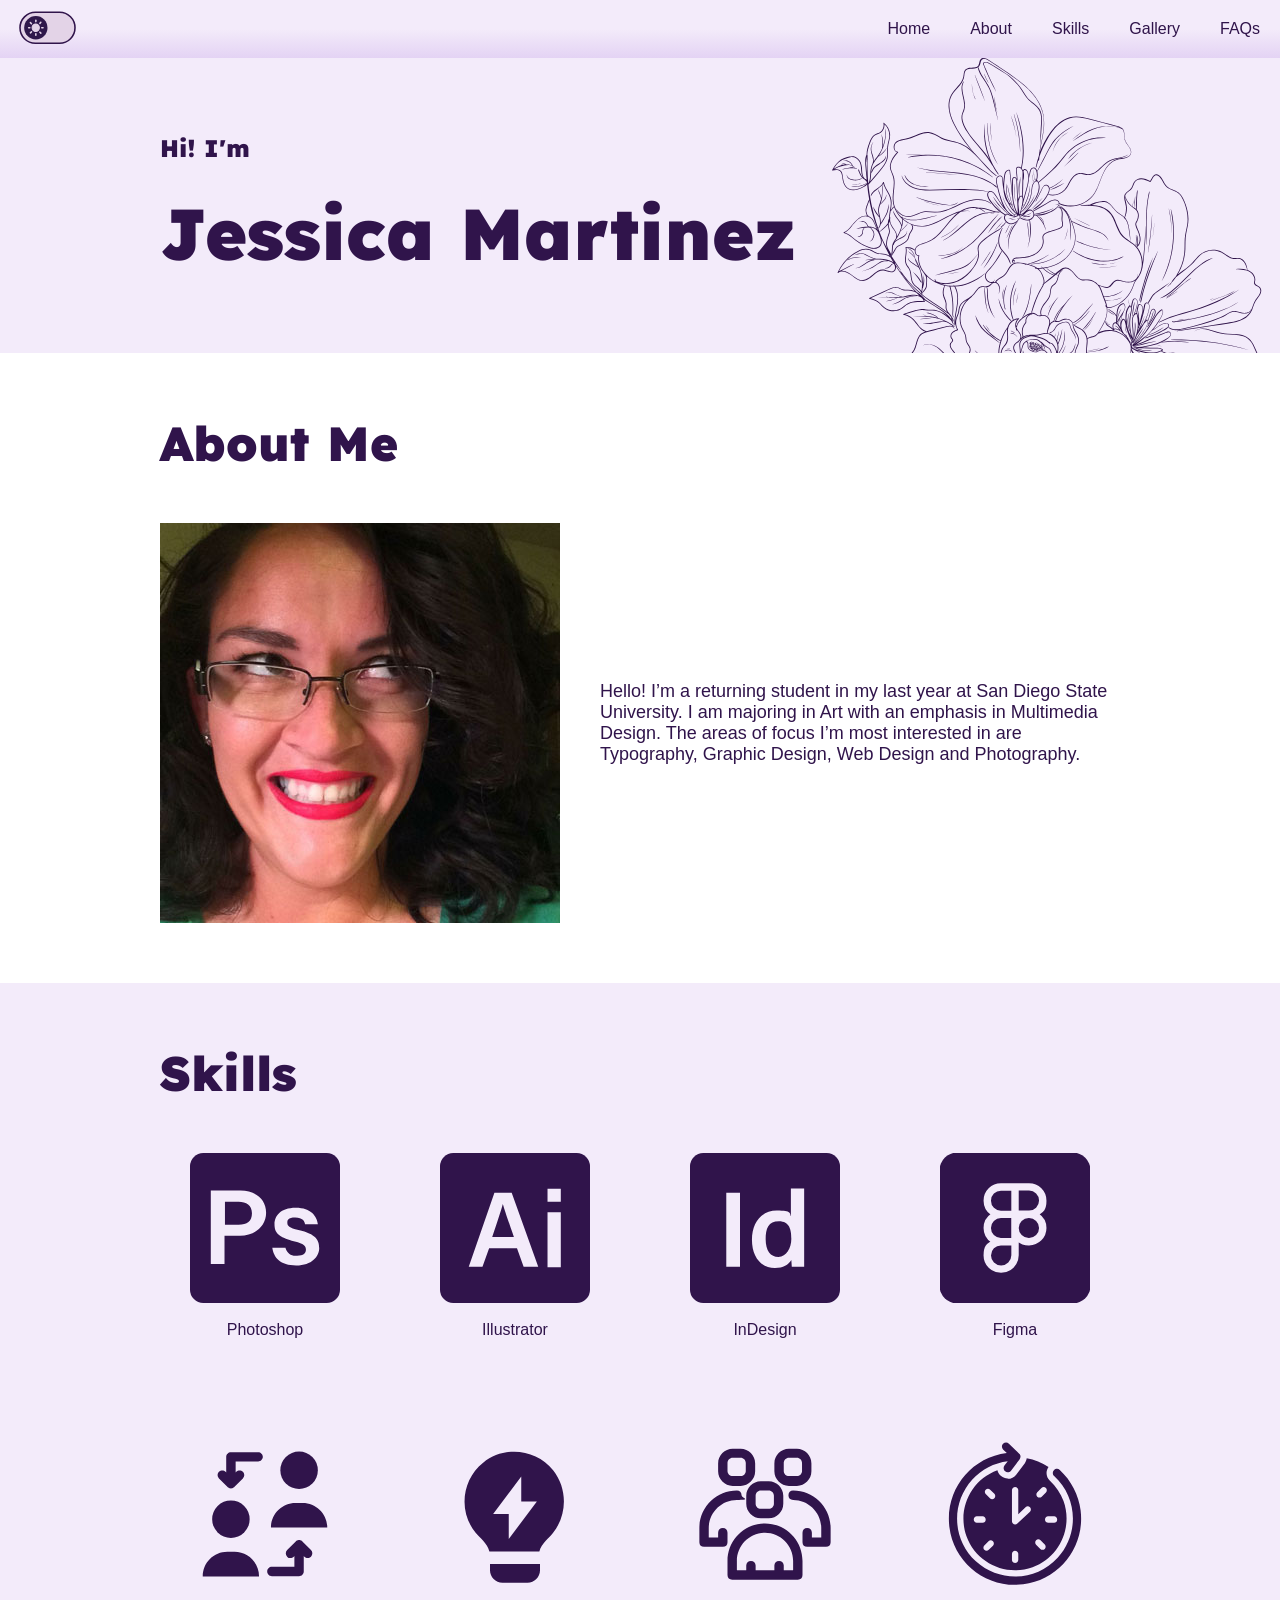
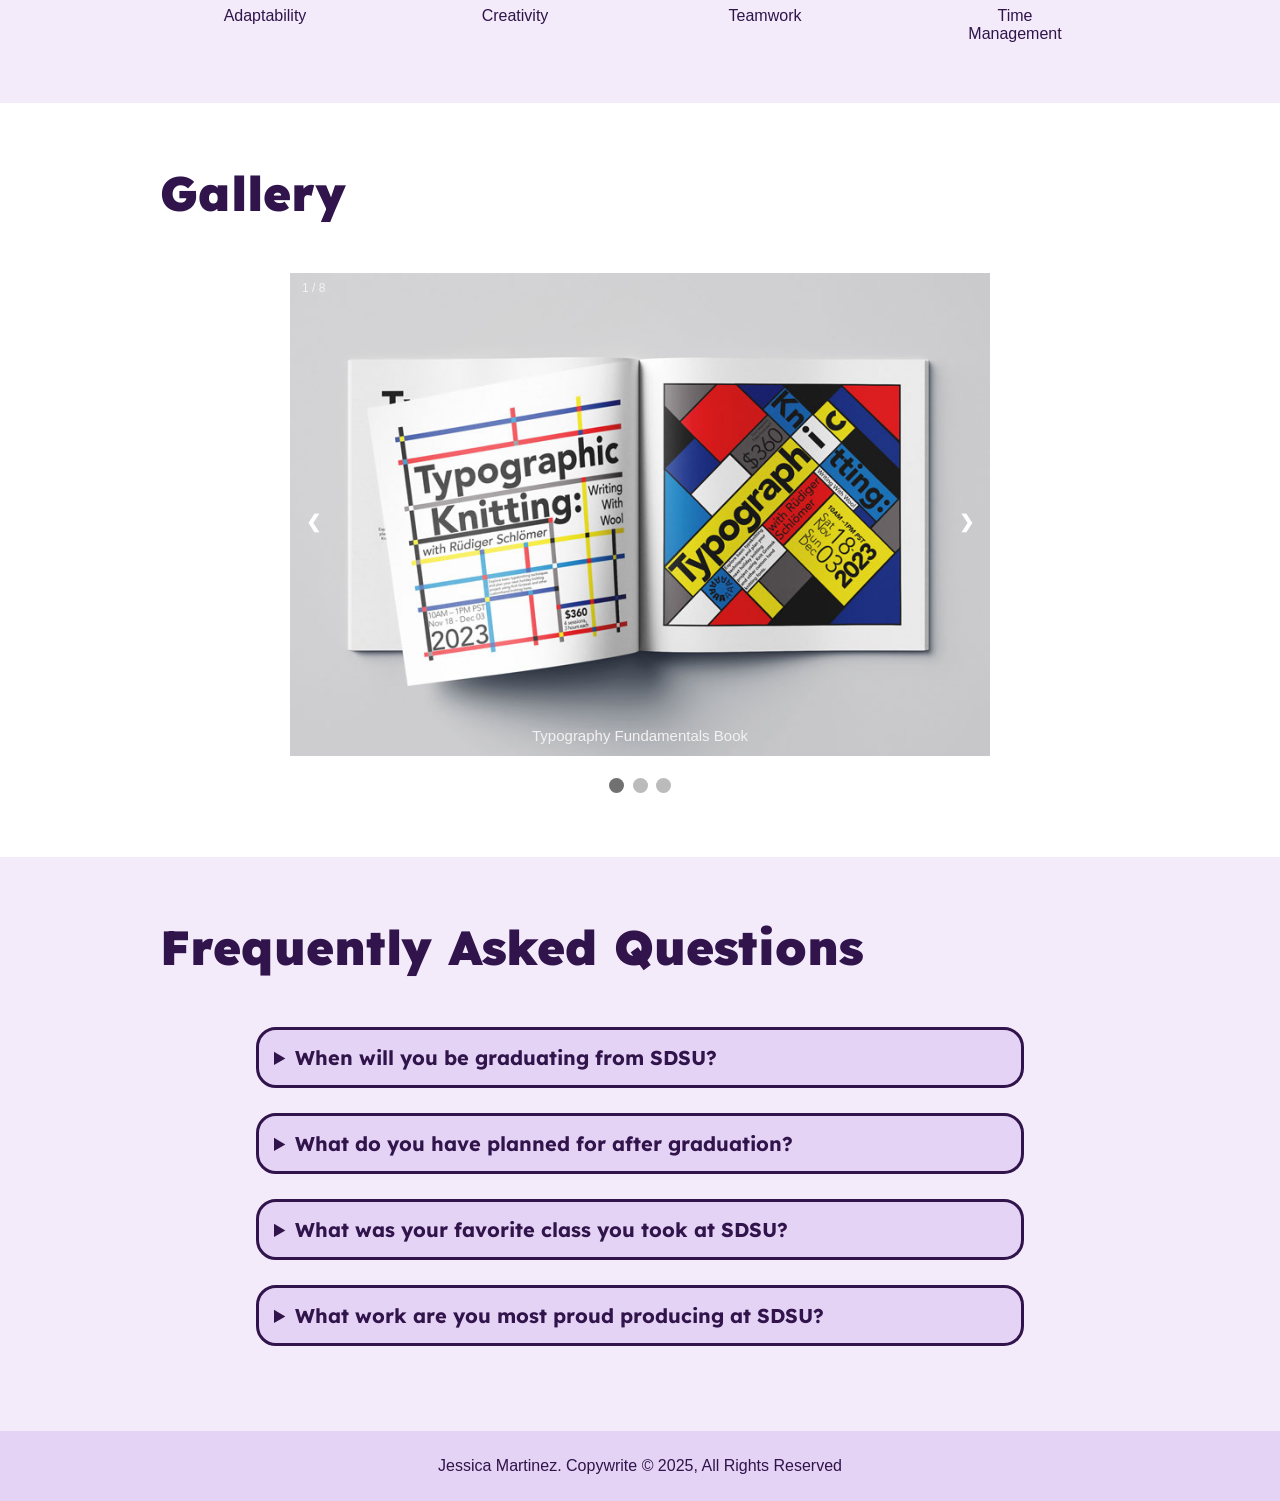
==== commit 118ec745: "Add files via upload" ====
--- a/index.html
+++ b/index.html
@@ -73,7 +73,7 @@
 <section id="gallery">
   <div class="gallery">
     <div class="section-title"><h2>Gallery</h2></div>
-      <div class="slideshow">
+      <!-- <div class="slideshow">
         <a target="_blank" href="images/book.jpg"><img src="images/book.jpg" class="jpg" alt="Typography Fundamentals Book"  /></a>
         <a target="_blank" href="images/kayaks.jpg"><img src="images/kayaks.jpg" class="jpg" alt="Kayaks" /></a>
         <a target="_blank" href="images/stairs.jpg"><img src="images/stairs.jpg" class="jpg" alt="Wooden Stairs" /></a>
@@ -82,8 +82,72 @@
         <a target="_blank" href="images/PosterPanel1.jpg"><img src="images/PosterPanel1.jpg" class="jpg" alt="Poster Panel 1" /></a>
         <a target="_blank" href="images/PosterPanel2.jpg"><img src="images/PosterPanel2.jpg" class="jpg" alt="Poster Panel 2" /></a>
         <a target="_blank" href="images/PosterPanel3.jpg"><img src="images/PosterPanel3.jpg" class="jpg" alt="Poster Panel 3" /></a>
-      </div>
+      </div> -->
+  <!-- Slideshow container -->
+<div class="slideshow-container">
+
+  <!-- Full-width images with number and caption text -->
+  <div class="mySlides fade">
+    <div class="numbertext">1 / 8</div>
+    <img src="images/book.jpg" class="jpg" alt="Typography Fundamentals Book" style="width:100%">
+    <div class="text">Typography Fundamentals Book</div>
   </div>
+
+  <div class="mySlides fade">
+    <div class="numbertext">2 / 8</div>
+    <img src="images/kayaks.jpg" class="jpg" alt="Kayaks" style="width:100%">
+    <div class="text">Kayaks</div>
+  </div>
+
+  <div class="mySlides fade">
+    <div class="numbertext">3 / 8</div>
+    <img src="images/stairs.jpg" class="jpg" alt="Wooden Stairs" style="width:100%">
+    <div class="text">Wooden Stairs</div>
+  </div>
+
+  <div class="mySlides fade">
+    <div class="numbertext">4 / 8</div>
+    <img src="images/crystals.jpg" class="jpg" alt="Crystals" style="width:100%">
+    <div class="text">Crystals</div>
+  </div>
+
+  <div class="mySlides fade">
+    <div class="numbertext">5 / 8</div>
+    <img src="images/Conflict.jpg" class="jpg" alt="Self Conflict" style="width:100%">
+    <div class="text">Inner Conflict</div>
+  </div>
+
+  <div class="mySlides fade">
+    <div class="numbertext">6 / 8</div>
+    <img src="images/PosterPanel1.jpg" class="jpg" alt="Poster Panel 1" style="width:100%">
+    <div class="text">Triptych Poster Panel 1</div>
+  </div>
+
+  <div class="mySlides fade">
+    <div class="numbertext">7 / 8</div>
+    <img src="images/PosterPanel2.jpg" class="jpg" alt="Poster Panel 2"  style="width:100%">
+    <div class="text">Triptych Poster Panel 2</div>
+  </div>
+
+  <div class="mySlides fade">
+    <div class="numbertext">8 / 8</div>
+    <img src="images/PosterPanel3.jpg" class="jpg" alt="Poster Panel 3" style="width:100%">
+    <div class="text">Triptych Poster Panel 3</div>
+  </div>
+
+  <!-- Next and previous buttons -->
+  <a class="prev" onclick="plusSlides(-1)">&#10094;</a>
+  <a class="next" onclick="plusSlides(1)">&#10095;</a>
+</div>
+<br>
+
+<!-- The dots/circles -->
+<div style="text-align:center">
+  <span class="dot" onclick="currentSlide(1)"></span>
+  <span class="dot" onclick="currentSlide(2)"></span>
+  <span class="dot" onclick="currentSlide(3)"></span>
+</div>
+</div>
 </section>
 
 <!-- FAQ SECTION -->  
--- a/css/styles.css
+++ b/css/styles.css
@@ -26,7 +26,7 @@
     display: none;
     position: relative;
     z-index: 999;
-    min-height: 35px;
+    min-height: 55px;
 }
 .darkmodebutton {
     width: 75px;
@@ -149,11 +149,11 @@
     gap: 15px;
     justify-content: center;
 }
-.jpg {
+/* .jpg {
     border: 0px solid #ddd;
     padding: 5px;
     width: 200px;
-}
+} */
 .questions {
     width: 100%;
     max-width: 960px;
@@ -253,4 +253,91 @@
 .mobile-menu-dark {
     background-image: linear-gradient(#30144b 50%, #4E2079 100%) !important;
     background-color: #30144B !important;
-}+}
+* {box-sizing:border-box}
+
+/* Slideshow container */
+.slideshow-container {
+  max-width: 700px;
+  position: relative;
+  margin: auto;
+}
+
+/* Hide the images by default */
+.mySlides {
+  display: none;
+}
+
+/* Next & previous buttons */
+.prev, .next {
+  cursor: pointer;
+  position: absolute;
+  top: 50%;
+  width: auto;
+  margin-top: -22px;
+  padding: 16px;
+  color: white;
+  font-weight: bold;
+  font-size: 18px;
+  transition: 0.6s ease;
+  border-radius: 0 3px 3px 0;
+  user-select: none;
+}
+
+/* Position the "next button" to the right */
+.next {
+  right: 0;
+  border-radius: 3px 0 0 3px;
+}
+
+/* On hover, add a black background color with a little bit see-through */
+.prev:hover, .next:hover {
+  background-color: rgba(0,0,0,0.7);
+}
+
+/* Caption text */
+.text {
+  color: #f2f2f2;
+  font-size: 15px;
+  padding: 8px 12px;
+  position: absolute;
+  bottom: 8px;
+  width: 100%;
+  text-align: center;
+}
+
+/* Number text (1/3 etc) */
+.numbertext {
+  color: #f2f2f2;
+  font-size: 12px;
+  padding: 8px 12px;
+  position: absolute;
+  top: 0;
+}
+
+/* The dots/bullets/indicators */
+.dot {
+  cursor: pointer;
+  height: 15px;
+  width: 15px;
+  margin: 0 2px;
+  background-color: #bbb;
+  border-radius: 50%;
+  display: inline-block;
+  transition: background-color 0.6s ease;
+}
+
+.active, .dot:hover {
+  background-color: #717171;
+}
+
+/* Fading animation */
+.fade {
+  animation-name: fade;
+  animation-duration: 1.5s;
+}
+
+@keyframes fade {
+  from {opacity: .4}
+  to {opacity: 1}
+}
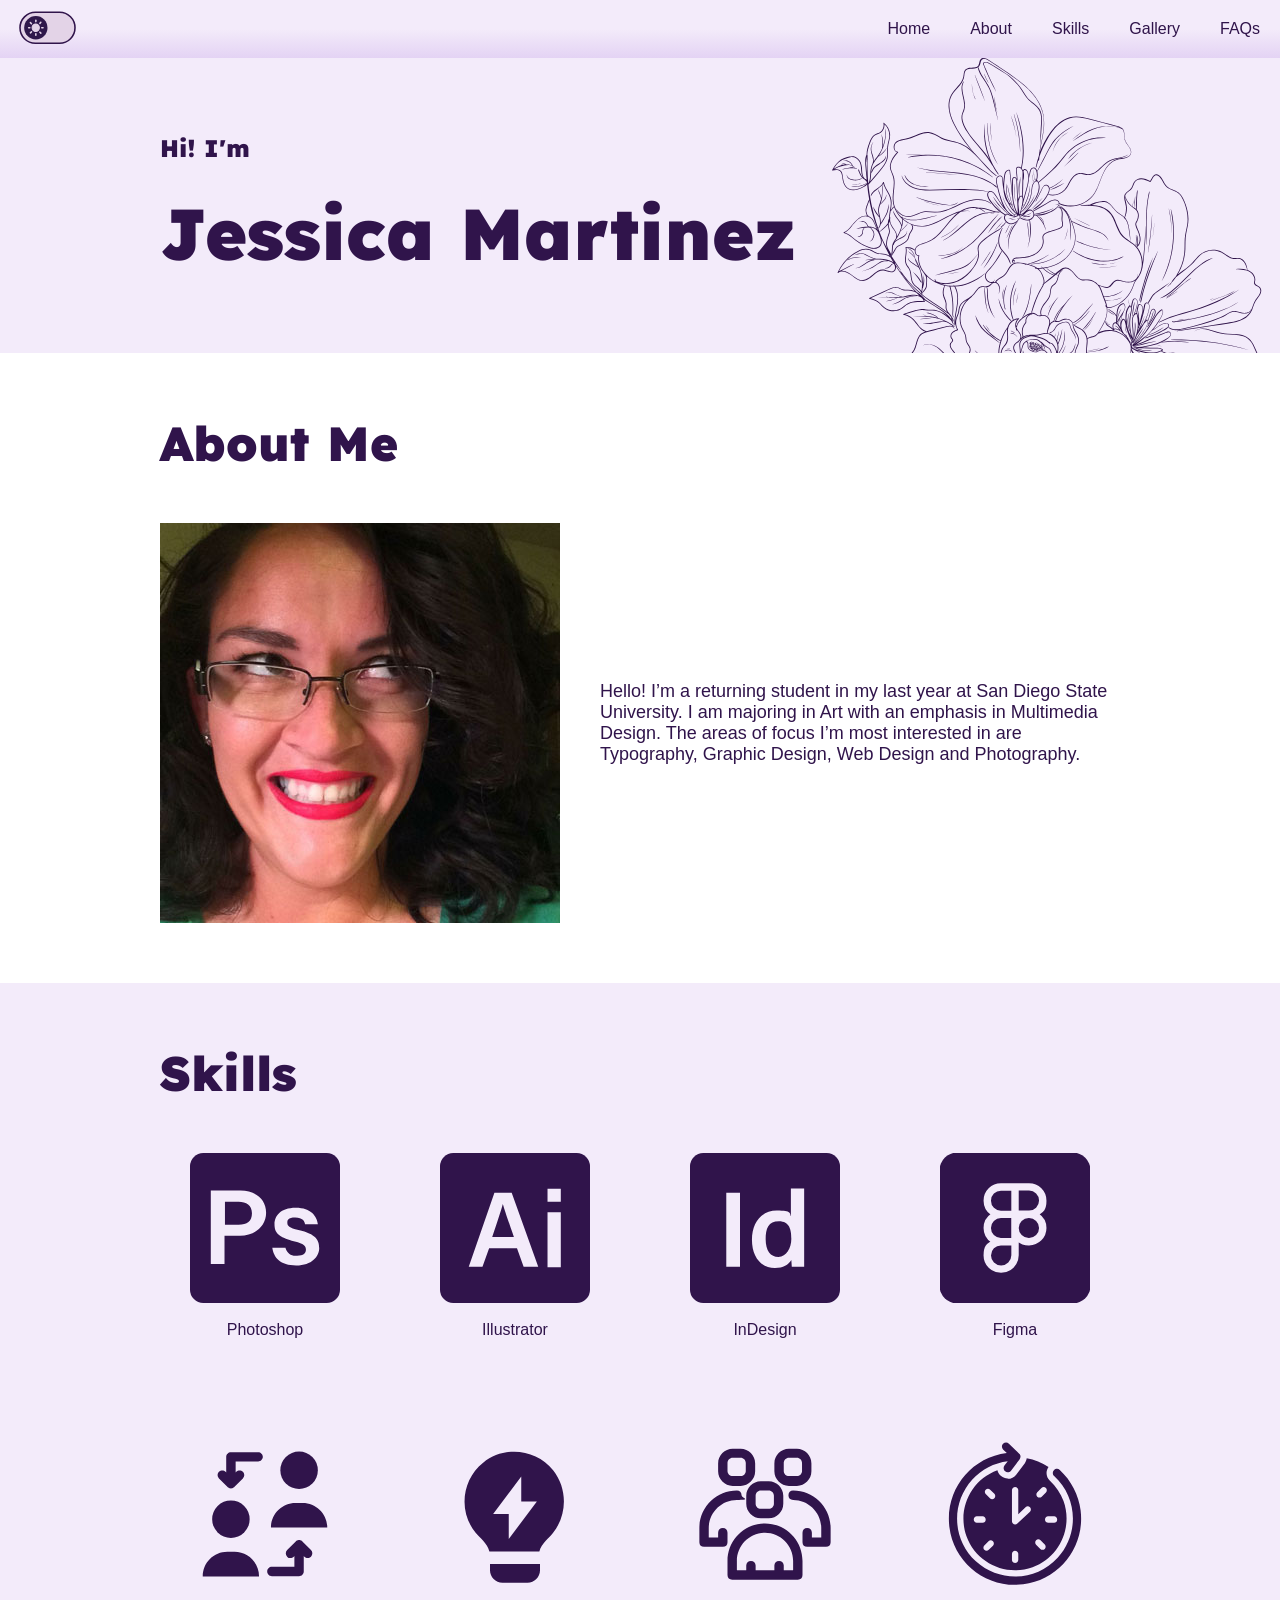
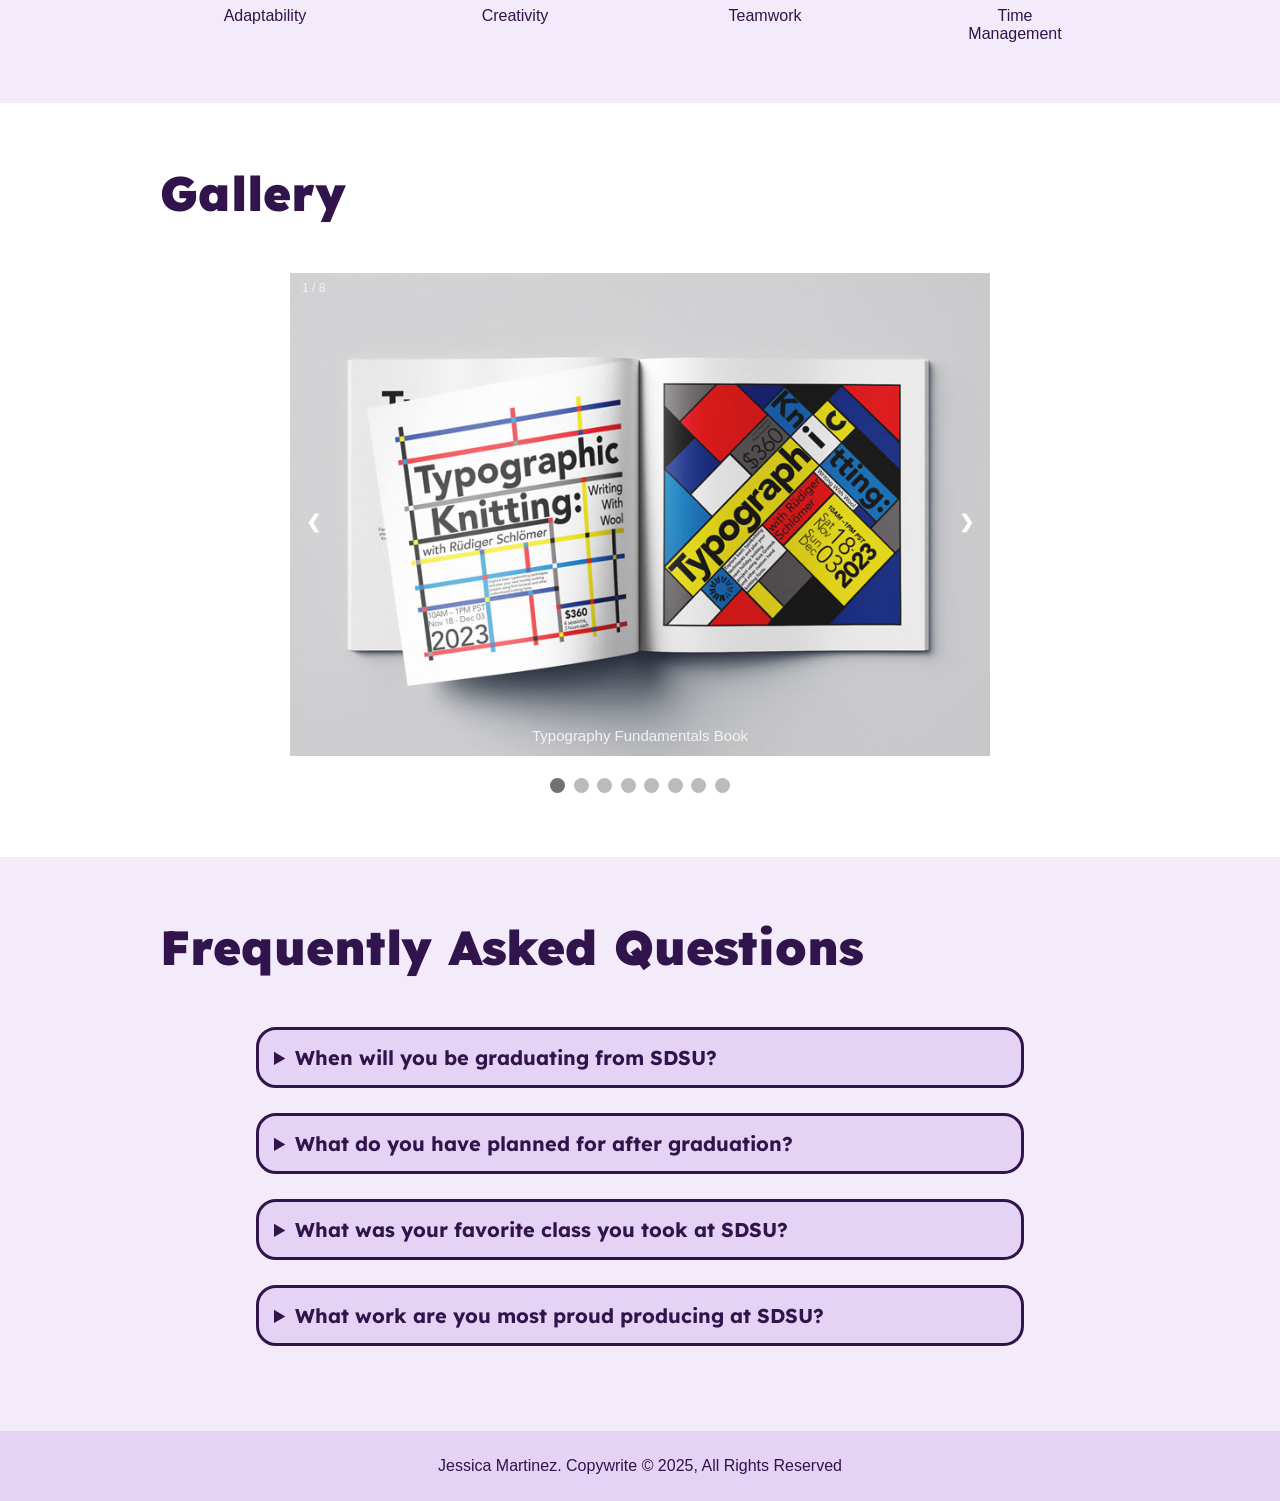
==== commit 7830fa1e: "Add files via upload" ====
--- a/index.html
+++ b/index.html
@@ -146,6 +146,11 @@
   <span class="dot" onclick="currentSlide(1)"></span>
   <span class="dot" onclick="currentSlide(2)"></span>
   <span class="dot" onclick="currentSlide(3)"></span>
+  <span class="dot" onclick="currentSlide(4)"></span>
+  <span class="dot" onclick="currentSlide(5)"></span>
+  <span class="dot" onclick="currentSlide(6)"></span>
+  <span class="dot" onclick="currentSlide(7)"></span>
+  <span class="dot" onclick="currentSlide(8)"></span>
 </div>
 </div>
 </section>
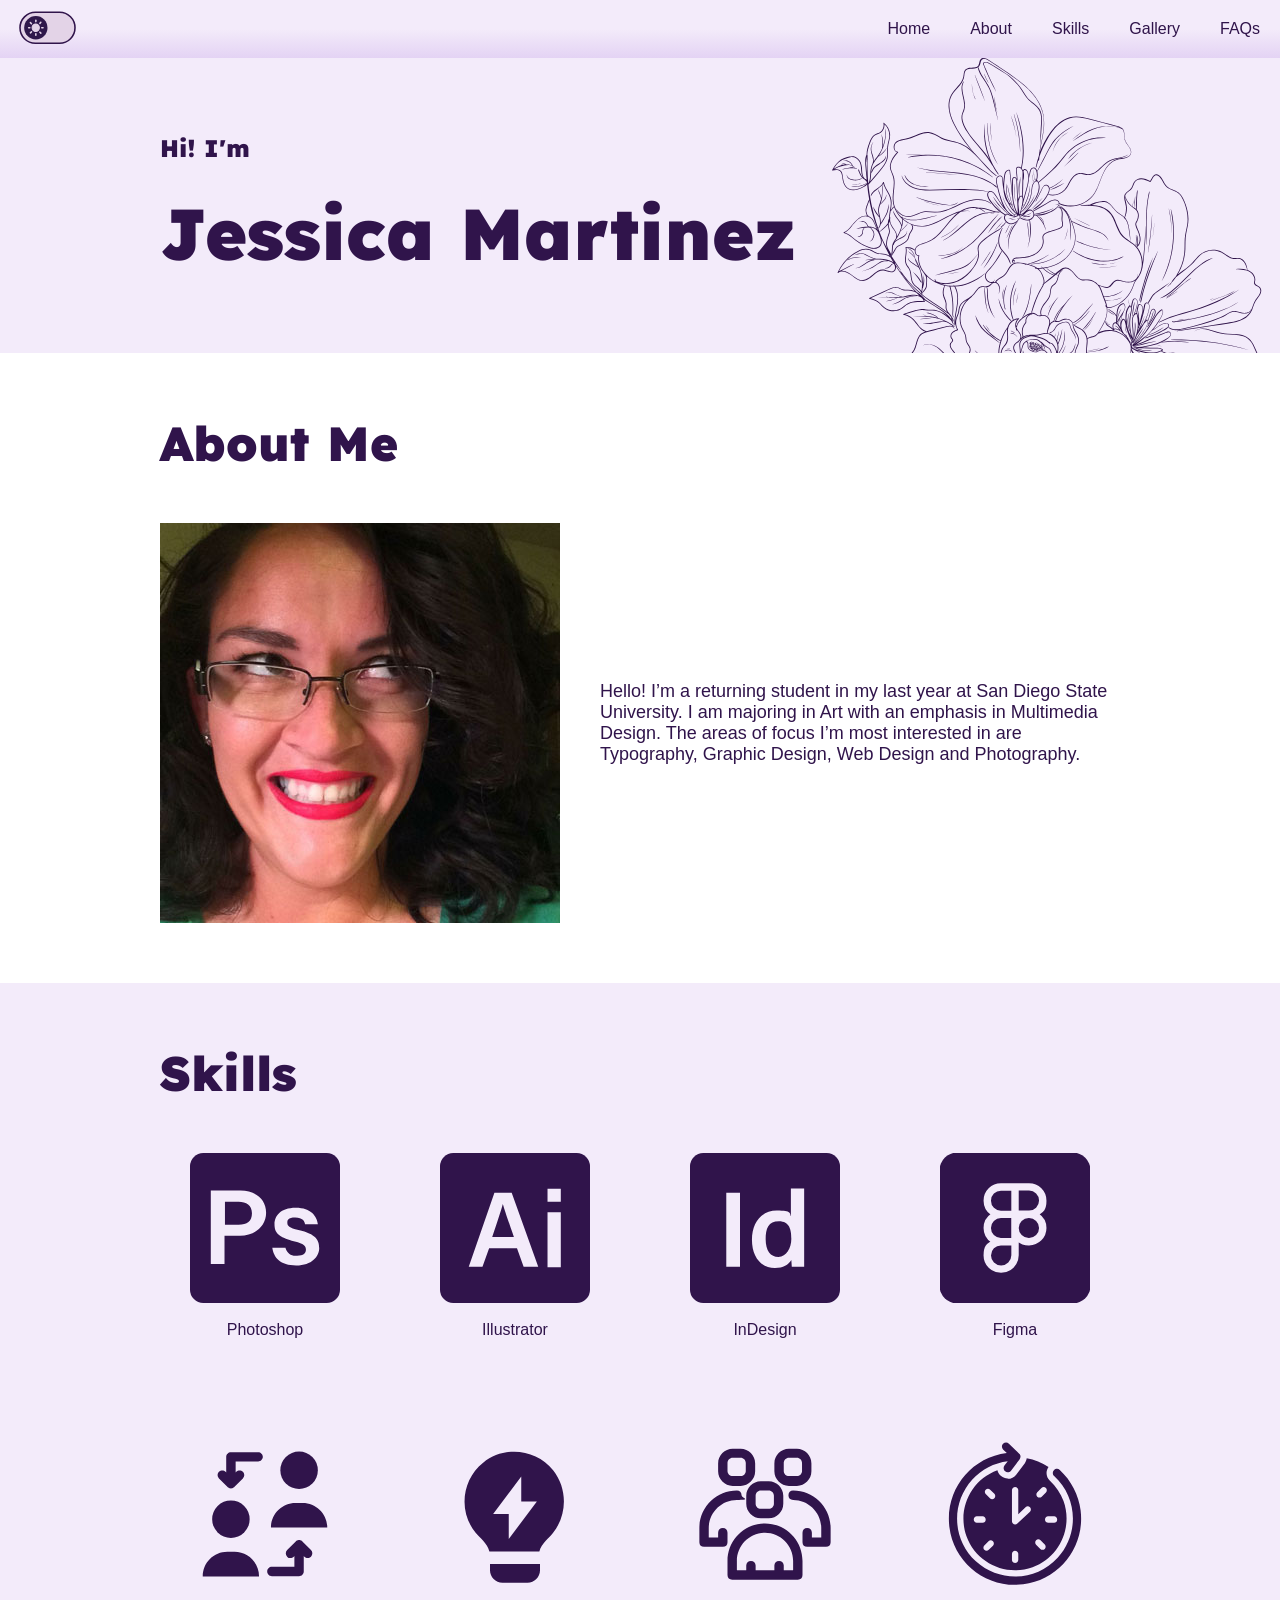
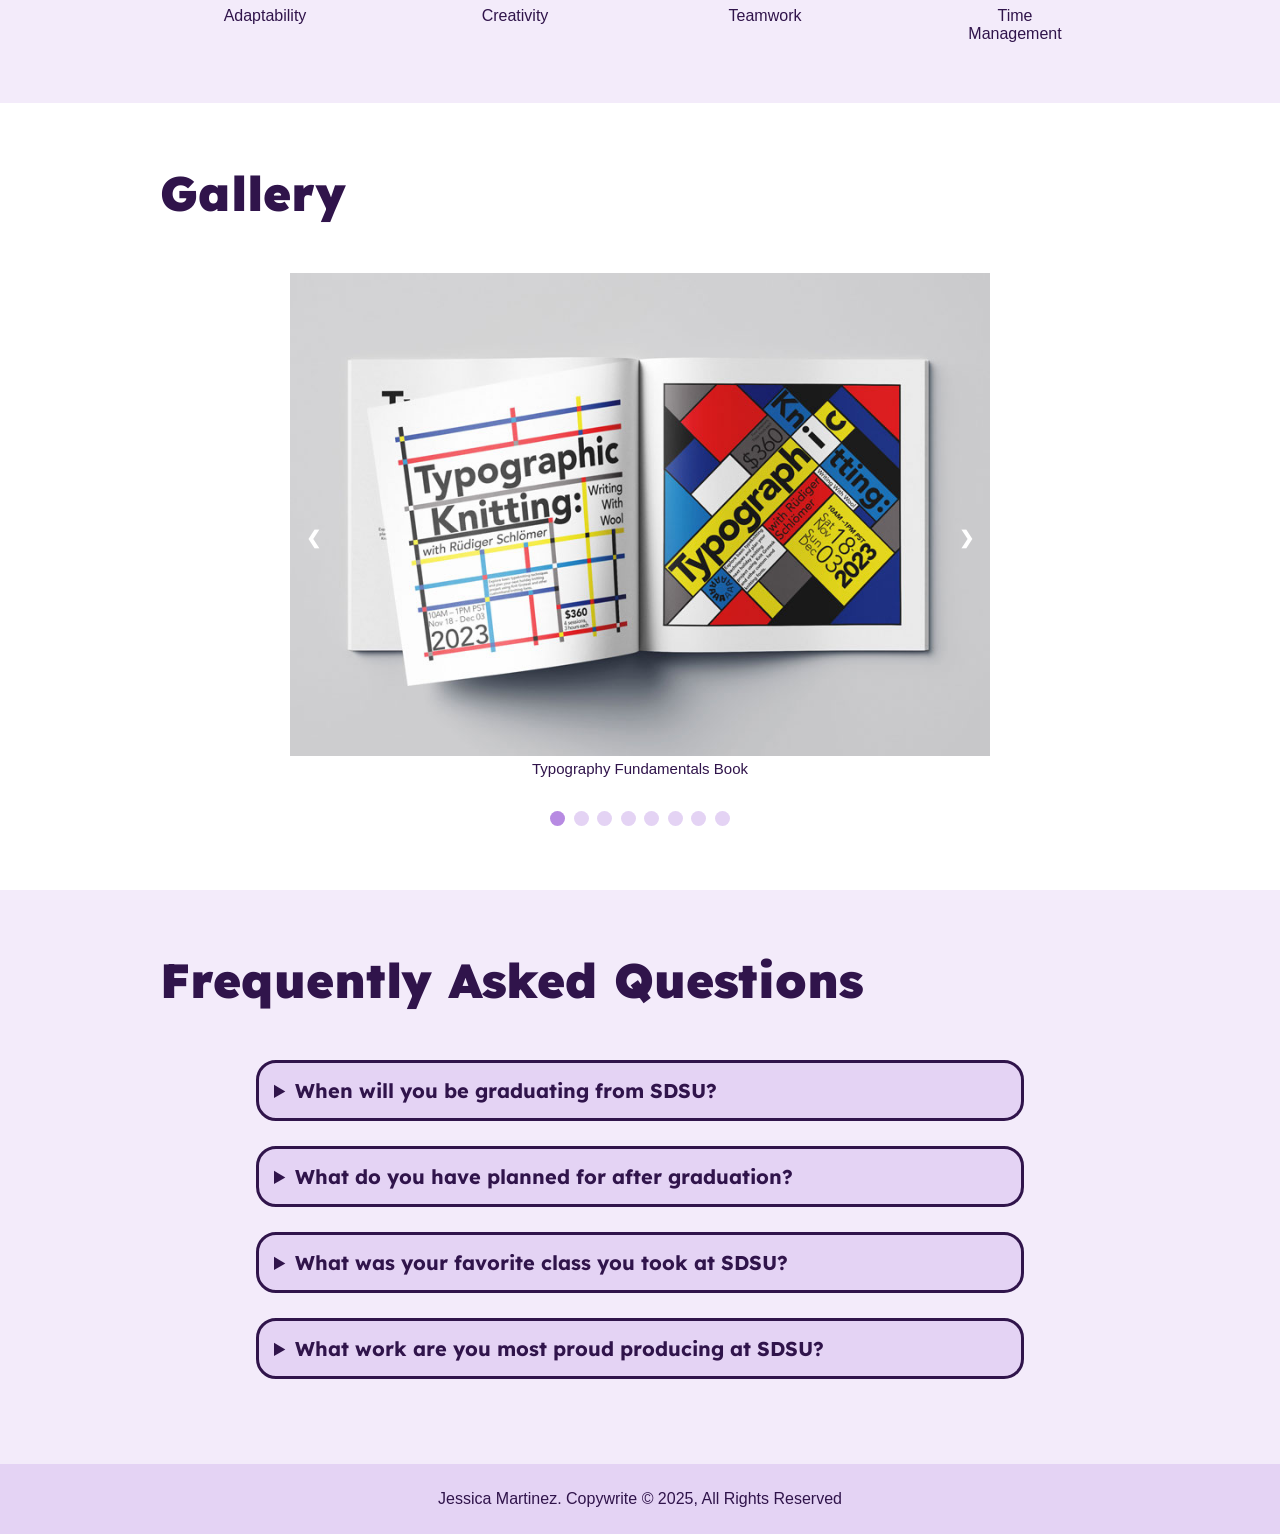
==== commit 71cb91bb: "Add files via upload" ====
--- a/index.html
+++ b/index.html
@@ -88,49 +88,49 @@
 
   <!-- Full-width images with number and caption text -->
   <div class="mySlides fade">
-    <div class="numbertext">1 / 8</div>
+    <!-- <div class="numbertext">1 / 8</div> -->
     <img src="images/book.jpg" class="jpg" alt="Typography Fundamentals Book" style="width:100%">
     <div class="text">Typography Fundamentals Book</div>
   </div>
 
   <div class="mySlides fade">
-    <div class="numbertext">2 / 8</div>
+    <!-- <div class="numbertext">2 / 8</div> -->
     <img src="images/kayaks.jpg" class="jpg" alt="Kayaks" style="width:100%">
     <div class="text">Kayaks</div>
   </div>
 
   <div class="mySlides fade">
-    <div class="numbertext">3 / 8</div>
+    <!-- <div class="numbertext">3 / 8</div> -->
     <img src="images/stairs.jpg" class="jpg" alt="Wooden Stairs" style="width:100%">
     <div class="text">Wooden Stairs</div>
   </div>
 
   <div class="mySlides fade">
-    <div class="numbertext">4 / 8</div>
+    <!-- <div class="numbertext">4 / 8</div> -->
     <img src="images/crystals.jpg" class="jpg" alt="Crystals" style="width:100%">
     <div class="text">Crystals</div>
   </div>
 
   <div class="mySlides fade">
-    <div class="numbertext">5 / 8</div>
+    <!-- <div class="numbertext">5 / 8</div> -->
     <img src="images/Conflict.jpg" class="jpg" alt="Self Conflict" style="width:100%">
     <div class="text">Inner Conflict</div>
   </div>
 
   <div class="mySlides fade">
-    <div class="numbertext">6 / 8</div>
+    <!-- <div class="numbertext">6 / 8</div> -->
     <img src="images/PosterPanel1.jpg" class="jpg" alt="Poster Panel 1" style="width:100%">
     <div class="text">Triptych Poster Panel 1</div>
   </div>
 
   <div class="mySlides fade">
-    <div class="numbertext">7 / 8</div>
+    <!-- <div class="numbertext">7 / 8</div> -->
     <img src="images/PosterPanel2.jpg" class="jpg" alt="Poster Panel 2"  style="width:100%">
     <div class="text">Triptych Poster Panel 2</div>
   </div>
 
   <div class="mySlides fade">
-    <div class="numbertext">8 / 8</div>
+    <!-- <div class="numbertext">8 / 8</div> -->
     <img src="images/PosterPanel3.jpg" class="jpg" alt="Poster Panel 3" style="width:100%">
     <div class="text">Triptych Poster Panel 3</div>
   </div>
--- a/css/styles.css
+++ b/css/styles.css
@@ -259,6 +259,7 @@
 /* Slideshow container */
 .slideshow-container {
   max-width: 700px;
+  /* min-height: 700px; */
   position: relative;
   margin: auto;
 }
@@ -297,23 +298,27 @@
 
 /* Caption text */
 .text {
-  color: #f2f2f2;
+  color: #30144B;
   font-size: 15px;
   padding: 8px 12px;
-  position: absolute;
+  position: relative;
   bottom: 8px;
   width: 100%;
   text-align: center;
 }
 
+.textdark {
+    color:#E4D3F4 !important;
+}
+
 /* Number text (1/3 etc) */
-.numbertext {
-  color: #f2f2f2;
+/* .numbertext {
+  color: #E4D3F4;
   font-size: 12px;
   padding: 8px 12px;
   position: absolute;
   top: 0;
-}
+} */
 
 /* The dots/bullets/indicators */
 .dot {
@@ -321,14 +326,15 @@
   height: 15px;
   width: 15px;
   margin: 0 2px;
-  background-color: #bbb;
+  background-color: #E4D3F4;
   border-radius: 50%;
   display: inline-block;
   transition: background-color 0.6s ease;
+  position: relative;
 }
 
 .active, .dot:hover {
-  background-color: #717171;
+  background-color: #b78ae2;
 }
 
 /* Fading animation */
